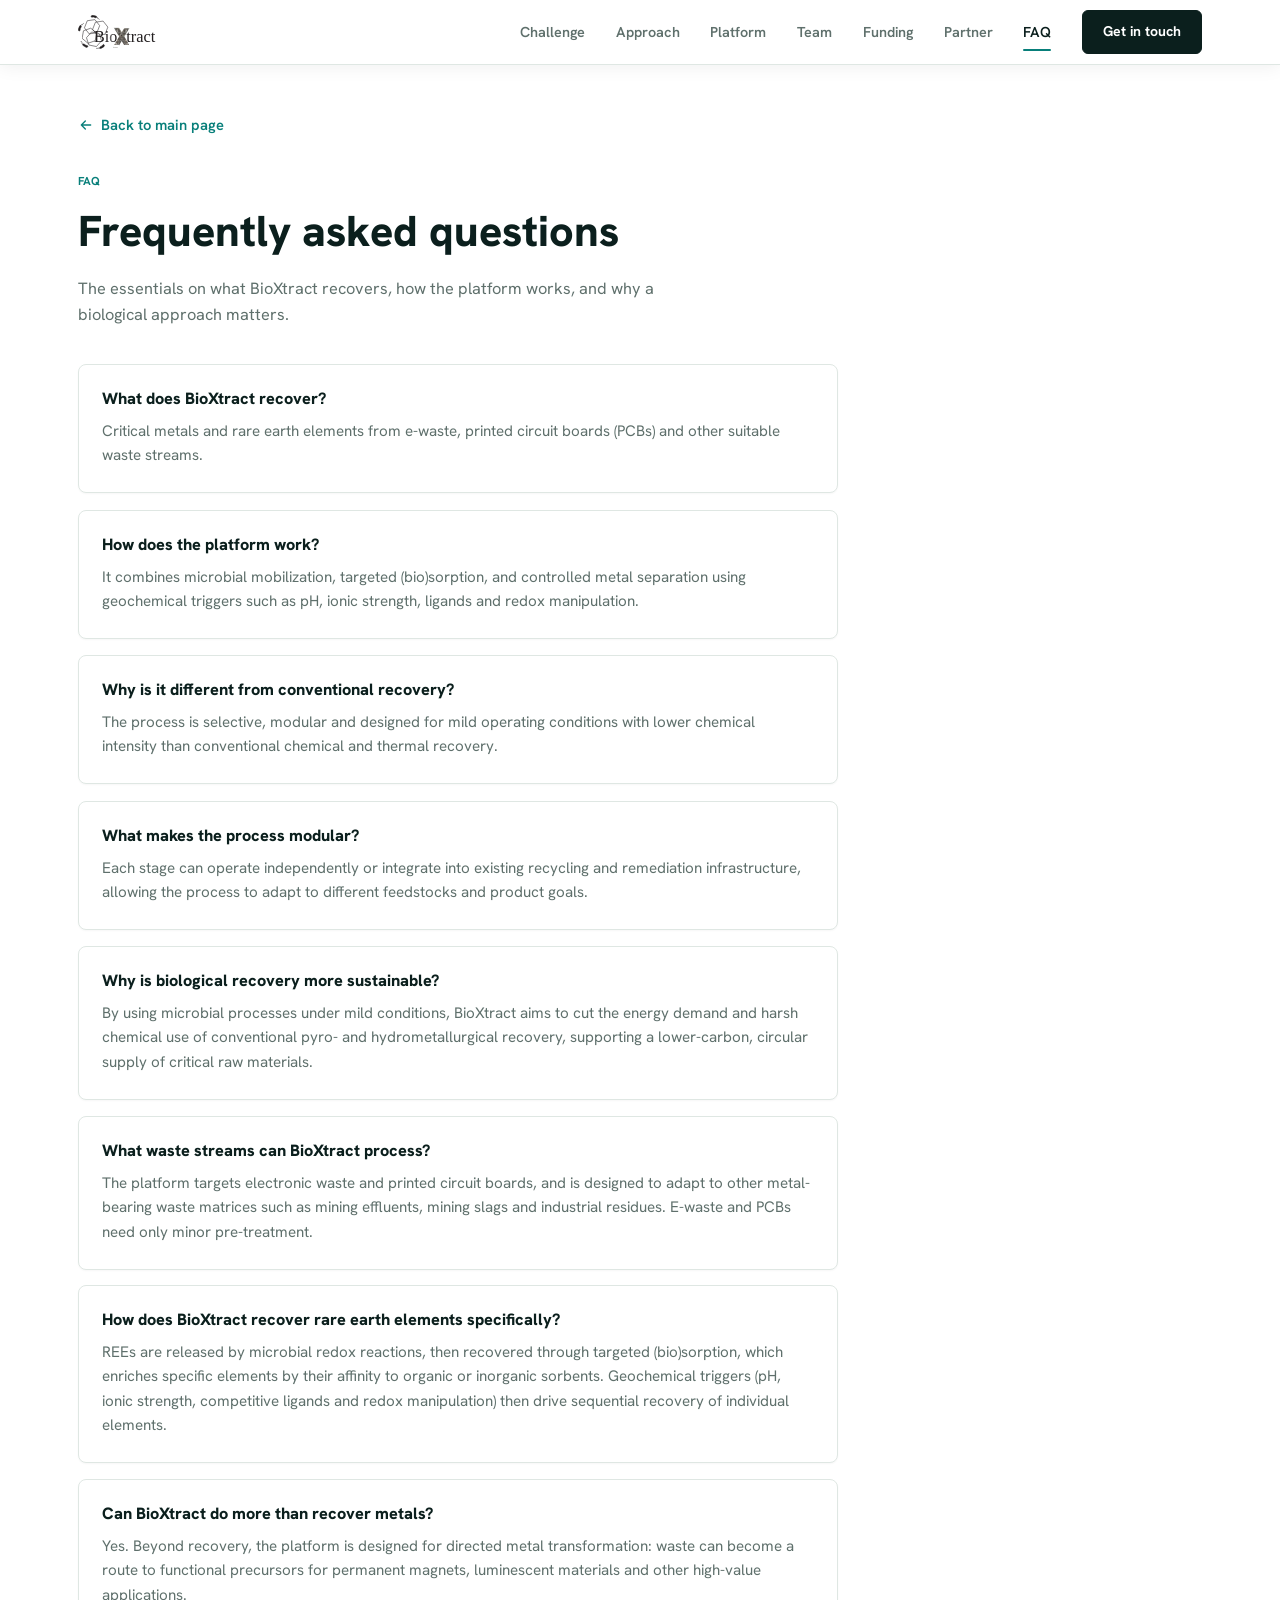
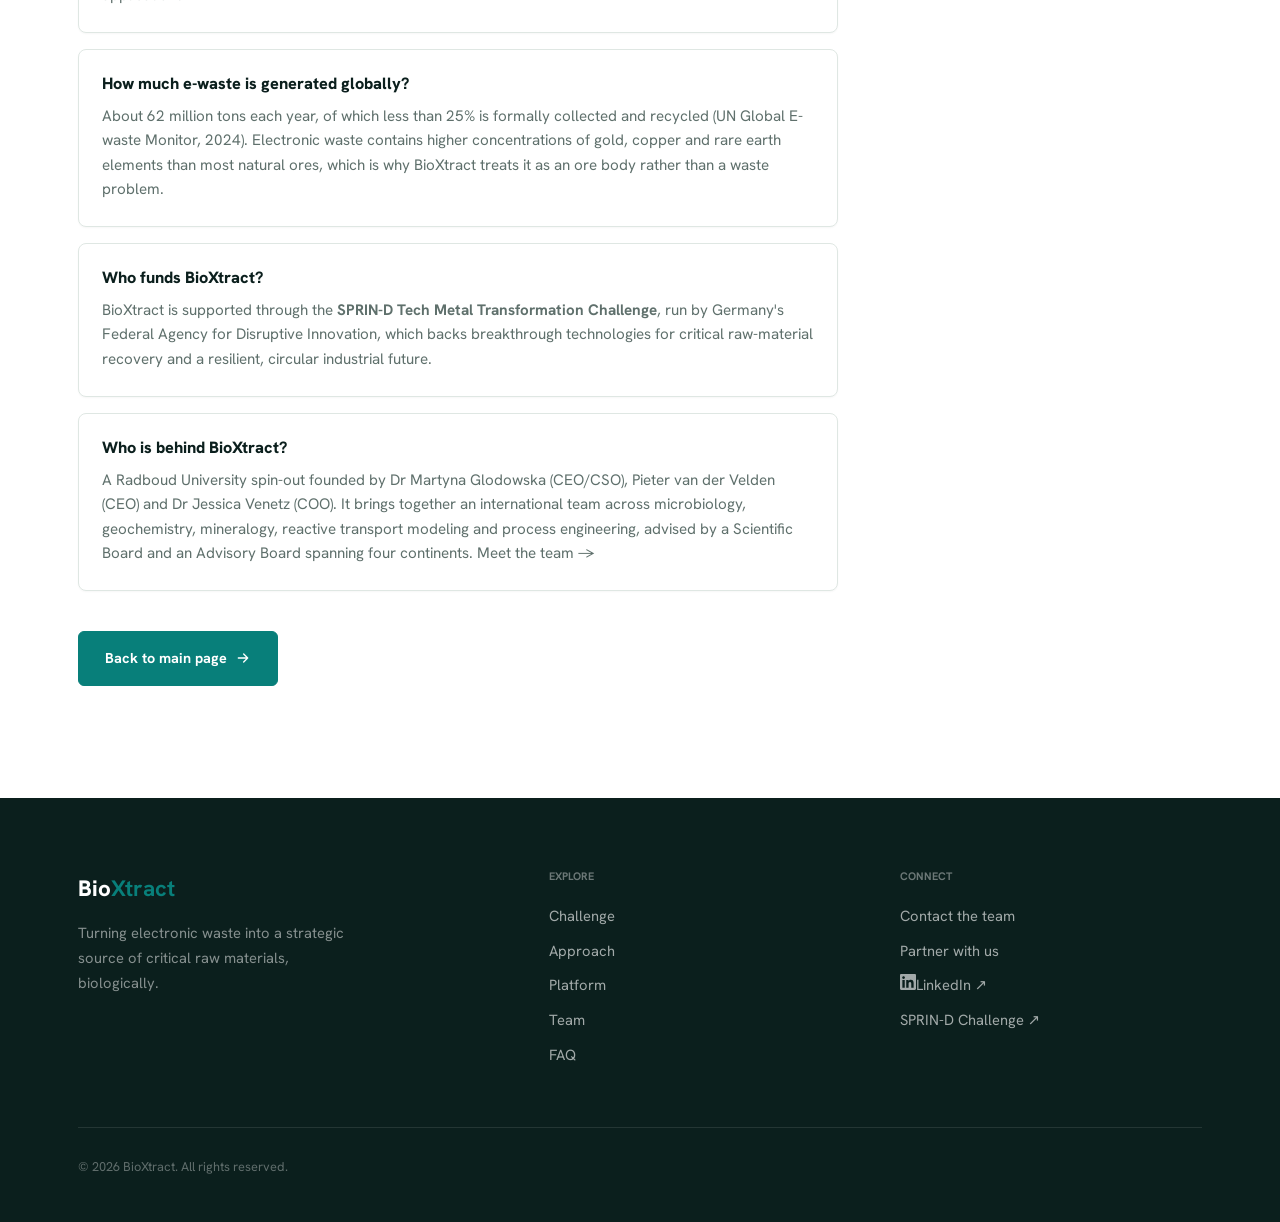
==== faq.html @ 721bc5b3 "Keep the turned-away card face out of the tab order" ====
<!DOCTYPE html>
<html lang="en">
<head>
  <meta charset="UTF-8">
  <meta name="viewport" content="width=device-width, initial-scale=1.0">

  <title>FAQ | BioXtract: Biological Recovery of Critical Metals from E-Waste</title>
  <meta name="description" content="Frequently asked questions about BioXtract: what it recovers, how the microbial platform works, why it is modular, and how it differs from conventional metal recovery.">
  <meta name="keywords" content="BioXtract FAQ, microbial metal recovery, bioleaching, e-waste recycling, rare earth elements, critical raw materials, biosorption">
  <meta name="robots" content="index, follow, max-image-preview:large">
  <meta name="author" content="BioXtract">
  <meta name="theme-color" content="#02141f">
  <link rel="canonical" href="https://bioxtract.org/faq">
  <link rel="icon" href="assets/images/favicon.svg" type="image/svg+xml">

  <meta property="og:type" content="website">
  <meta property="og:url" content="https://bioxtract.org/faq">
  <meta property="og:title" content="FAQ | BioXtract: Biological Recovery of Critical Metals">
  <meta property="og:description" content="Answers to the key questions about the BioXtract microbial platform for recovering critical metals and rare earth elements from e-waste.">
  <meta property="og:image" content="https://bioxtract.org/assets/images/hero-bg.jpg">
  <meta property="og:site_name" content="BioXtract">
  <meta name="twitter:card" content="summary_large_image">
  <meta name="twitter:title" content="FAQ | BioXtract">
  <meta name="twitter:description" content="Answers to the key questions about BioXtract's biological metal-recovery platform.">
  <meta name="twitter:image" content="https://bioxtract.org/assets/images/hero-bg.jpg">

  <link rel="preconnect" href="https://fonts.googleapis.com">
  <link rel="preconnect" href="https://fonts.gstatic.com" crossorigin>
  <link href="https://fonts.googleapis.com/css2?family=Hanken+Grotesk:wght@400;500;600;700;800&display=swap" rel="stylesheet">

  <script>document.documentElement.classList.add('has-js');</script>
  <link rel="stylesheet" href="assets/css/style.css?v=53fccd52">

  <script type="application/ld+json">
  {
    "@context": "https://schema.org",
    "@type": "BreadcrumbList",
    "itemListElement": [
      { "@type": "ListItem", "position": 1, "name": "Home", "item": "https://bioxtract.org/" },
      { "@type": "ListItem", "position": 2, "name": "FAQ", "item": "https://bioxtract.org/faq" }
    ]
  }
  </script>

  <!--
    The FAQPage block below is GENERATED by build.ps1 from the visible
    questions further down this page - do not hand-edit. Generating it keeps
    the structured data and the on-page copy identical, which is what Google
    requires for FAQ rich results. Edit the visible questions instead.
  -->
    <!-- FAQ:JSONLD:START -->
  <script type="application/ld+json">
{
    "@context":  "https://schema.org",
    "@type":  "FAQPage",
    "@id":  "https://bioxtract.org/faq#faqpage",
    "url":  "https://bioxtract.org/faq",
    "name":  "BioXtract - Frequently asked questions",
    "inLanguage":  "en",
    "about":  {
                  "@type":  "Organization",
                  "name":  "BioXtract",
                  "url":  "https://bioxtract.org"
              },
    "publisher":  {
                      "@id":  "https://bioxtract.org/#organization"
                  },
    "mainEntity":  [
                       {
                           "@type":  "Question",
                           "name":  "What does BioXtract recover?",
                           "acceptedAnswer":  {
                                                  "@type":  "Answer",
                                                  "text":  "Critical metals and rare earth elements from e-waste, printed circuit boards (PCBs) and other suitable waste streams."
                                              }
                       },
                       {
                           "@type":  "Question",
                           "name":  "How does the platform work?",
                           "acceptedAnswer":  {
                                                  "@type":  "Answer",
                                                  "text":  "It combines microbial mobilization, targeted (bio)sorption, and controlled metal separation using geochemical triggers such as pH, ionic strength, ligands and redox manipulation."
                                              }
                       },
                       {
                           "@type":  "Question",
                           "name":  "Why is it different from conventional recovery?",
                           "acceptedAnswer":  {
                                                  "@type":  "Answer",
                                                  "text":  "The process is selective, modular and designed for mild operating conditions with lower chemical intensity than conventional chemical and thermal recovery."
                                              }
                       },
                       {
                           "@type":  "Question",
                           "name":  "What makes the process modular?",
                           "acceptedAnswer":  {
                                                  "@type":  "Answer",
                                                  "text":  "Each stage can operate independently or integrate into existing recycling and remediation infrastructure, allowing the process to adapt to different feedstocks and product goals."
                                              }
                       },
                       {
                           "@type":  "Question",
                           "name":  "Why is biological recovery more sustainable?",
                           "acceptedAnswer":  {
                                                  "@type":  "Answer",
                                                  "text":  "By using microbial processes under mild conditions, BioXtract aims to cut the energy demand and harsh chemical use of conventional pyro- and hydrometallurgical recovery, supporting a lower-carbon, circular supply of critical raw materials."
                                              }
                       },
                       {
                           "@type":  "Question",
                           "name":  "What waste streams can BioXtract process?",
                           "acceptedAnswer":  {
                                                  "@type":  "Answer",
                                                  "text":  "The platform targets electronic waste and printed circuit boards, and is designed to adapt to other metal-bearing waste matrices such as mining effluents, mining slags and industrial residues. E-waste and PCBs need only minor pre-treatment."
                                              }
                       },
                       {
                           "@type":  "Question",
                           "name":  "How does BioXtract recover rare earth elements specifically?",
                           "acceptedAnswer":  {
                                                  "@type":  "Answer",
                                                  "text":  "REEs are released by microbial redox reactions, then recovered through targeted (bio)sorption, which enriches specific elements by their affinity to organic or inorganic sorbents. Geochemical triggers (pH, ionic strength, competitive ligands and redox manipulation) then drive sequential recovery of individual elements."
                                              }
                       },
                       {
                           "@type":  "Question",
                           "name":  "Can BioXtract do more than recover metals?",
                           "acceptedAnswer":  {
                                                  "@type":  "Answer",
                                                  "text":  "Yes. Beyond recovery, the platform is designed for directed metal transformation: waste can become a route to functional precursors for permanent magnets, luminescent materials and other high-value applications."
                                              }
                       },
                       {
                           "@type":  "Question",
                           "name":  "How much e-waste is generated globally?",
                           "acceptedAnswer":  {
                                                  "@type":  "Answer",
                                                  "text":  "About 62 million tons each year, of which less than 25% is formally collected and recycled (UN Global E-waste Monitor, 2024). Electronic waste contains higher concentrations of gold, copper and rare earth elements than most natural ores, which is why BioXtract treats it as an ore body rather than a waste problem."
                                              }
                       },
                       {
                           "@type":  "Question",
                           "name":  "Who funds BioXtract?",
                           "acceptedAnswer":  {
                                                  "@type":  "Answer",
                                                  "text":  "BioXtract is supported through the SPRIN-D Tech Metal Transformation Challenge , run by Germany\u0027s Federal Agency for Disruptive Innovation, which backs breakthrough technologies for critical raw-material recovery and a resilient, circular industrial future."
                                              }
                       },
                       {
                           "@type":  "Question",
                           "name":  "Who is behind BioXtract?",
                           "acceptedAnswer":  {
                                                  "@type":  "Answer",
                                                  "text":  "A Radboud University spin-out founded by Dr Martyna Glodowska (CEO/CSO), Pieter van der Velden (CEO) and Dr Jessica Venetz (COO). It brings together an international team across microbiology, geochemistry, mineralogy, reactive transport modeling and process engineering, advised by a Scientific Board and an Advisory Board spanning four continents. Meet the team →"
                                              }
                       }
                   ]
}
  </script>
  <!-- FAQ:JSONLD:END -->
</head>

<body>

  <!-- Navigation -->
  <header class="nav" id="nav-header">
    <div class="container nav-inner">
      <a href="index.html" class="nav-logo" aria-label="BioXtract home">
        <img src="assets/images/bioxtract-logo.svg" alt="BioXtract" class="nav-logo-img" width="150" height="60">
      </a>

      <button class="nav-toggle" id="nav-toggle" aria-label="Toggle menu" aria-expanded="false" aria-controls="nav-menu">
        <span></span><span></span><span></span>
      </button>

      <nav class="nav-menu" id="nav-menu" aria-label="Main">
        <a href="index.html#challenge" class="nav-link">Challenge</a>
        <a href="index.html#approach"  class="nav-link">Approach</a>
        <a href="index.html#process"   class="nav-link">Platform</a>
        <a href="index.html#team"      class="nav-link">Team</a>
        <a href="index.html#funding"   class="nav-link">Funding</a>
        <a href="partner.html" class="nav-link">Partner</a>
        <a href="faq.html" class="nav-link nav-link--active" aria-current="page">FAQ</a>
        <a href="partner.html" class="nav-cta">Get in touch</a>
      </nav>
    </div>
  </header>

  <main>

    <section class="section">
      <div class="container">
        <a href="index.html" class="faq-back">
          <svg viewBox="0 0 24 24" width="16" height="16" fill="none" stroke="currentColor" stroke-width="2" aria-hidden="true"><path d="M19 12H5M11 18l-6-6 6-6" stroke-linecap="round" stroke-linejoin="round"/></svg>
          Back to main page
        </a>

        <div class="faq-head">
          <span class="eyebrow">FAQ</span>
          <h1 class="h2" id="faq-h">Frequently asked questions</h1>
          <p class="faq-intro">The essentials on what BioXtract recovers, how the platform works, and why a biological approach matters.</p>
        </div>

        <div class="faq-list">
          <article class="faq-card fade-up">
            <h3>What does BioXtract recover?</h3>
            <p>Critical metals and rare earth elements from e-waste, printed circuit boards (PCBs) and other suitable waste streams.</p>
          </article>
          <article class="faq-card fade-up">
            <h3>How does the platform work?</h3>
            <p>It combines microbial mobilization, targeted (bio)sorption, and controlled metal separation using geochemical triggers such as pH, ionic strength, ligands and redox manipulation.</p>
          </article>
          <article class="faq-card fade-up">
            <h3>Why is it different from conventional recovery?</h3>
            <p>The process is selective, modular and designed for mild operating conditions with lower chemical intensity than conventional chemical and thermal recovery.</p>
          </article>
          <article class="faq-card fade-up">
            <h3>What makes the process modular?</h3>
            <p>Each stage can operate independently or integrate into existing recycling and remediation infrastructure, allowing the process to adapt to different feedstocks and product goals.</p>
          </article>
          <article class="faq-card fade-up">
            <h3>Why is biological recovery more sustainable?</h3>
            <p>By using microbial processes under mild conditions, BioXtract aims to cut the energy demand and harsh chemical use of conventional pyro- and hydrometallurgical recovery, supporting a lower-carbon, circular supply of critical raw materials.</p>
          </article>
          <article class="faq-card fade-up">
            <h3>What waste streams can BioXtract process?</h3>
            <p>The platform targets electronic waste and printed circuit boards, and is designed to adapt to other metal-bearing waste matrices such as mining effluents, mining slags and industrial residues. E-waste and PCBs need only minor pre-treatment.</p>
          </article>
          <article class="faq-card fade-up">
            <h3>How does BioXtract recover rare earth elements specifically?</h3>
            <p>REEs are released by microbial redox reactions, then recovered through targeted (bio)sorption, which enriches specific elements by their affinity to organic or inorganic sorbents. Geochemical triggers (pH, ionic strength, competitive ligands and redox manipulation) then drive sequential recovery of individual elements.</p>
          </article>
          <article class="faq-card fade-up">
            <h3>Can BioXtract do more than recover metals?</h3>
            <p>Yes. Beyond recovery, the platform is designed for directed metal transformation: waste can become a route to functional precursors for permanent magnets, luminescent materials and other high-value applications.</p>
          </article>
          <article class="faq-card fade-up">
            <h3>How much e-waste is generated globally?</h3>
            <p>About 62 million tons each year, of which less than 25% is formally collected and recycled (UN Global E-waste Monitor, 2024). Electronic waste contains higher concentrations of gold, copper and rare earth elements than most natural ores, which is why BioXtract treats it as an ore body rather than a waste problem.</p>
          </article>
          <article class="faq-card fade-up">
            <h3>Who funds BioXtract?</h3>
            <p>BioXtract is supported through the <strong>SPRIN-D Tech Metal Transformation Challenge</strong>, run by Germany's Federal Agency for Disruptive Innovation, which backs breakthrough technologies for critical raw-material recovery and a resilient, circular industrial future.</p>
          </article>
          <article class="faq-card fade-up">
            <h3>Who is behind BioXtract?</h3>
            <p>A Radboud University spin-out founded by Dr Martyna Glodowska (CEO/CSO), Pieter van der Velden (CEO) and Dr Jessica Venetz (COO). It brings together an international team across microbiology, geochemistry, mineralogy, reactive transport modeling and process engineering, advised by a Scientific Board and an Advisory Board spanning four continents. <a href="index.html#team">Meet the team →</a></p>
          </article>
        </div>

        <a href="index.html" class="btn btn--primary faq-return">
          Back to main page
          <svg viewBox="0 0 24 24" fill="none" stroke="currentColor" stroke-width="2" aria-hidden="true"><path d="M5 12h14M13 6l6 6-6 6" stroke-linecap="round" stroke-linejoin="round"/></svg>
        </a>
      </div>
    </section>

  </main>

  <!-- Footer -->
  <footer class="footer">
    <div class="container footer-grid">
      <div>
        <div class="footer-logo">Bio<b>Xtract</b></div>
        <p class="footer-tagline">Turning electronic waste into a strategic source of critical raw materials, biologically.</p>
      </div>
      <div class="footer-col">
        <h4>Explore</h4>
        <a href="index.html#challenge">Challenge</a>
        <a href="index.html#approach">Approach</a>
        <a href="index.html#process">Platform</a>
        <a href="index.html#team">Team</a>
        <a href="faq.html">FAQ</a>
      </div>
      <div class="footer-col">
        <h4>Connect</h4>
        <a href="mailto:martyna.glodowska@ru.nl">Contact the team</a>
        <a href="partner.html">Partner with us</a>
        <a class="footer-social" href="https://www.linkedin.com/company/bioxtract-technology/" target="_blank" rel="noopener noreferrer"><svg viewBox="0 0 24 24" fill="currentColor" aria-hidden="true"><path d="M20.447 20.452h-3.554v-5.569c0-1.328-.027-3.037-1.852-3.037-1.853 0-2.136 1.445-2.136 2.939v5.667H9.351V9h3.414v1.561h.046c.477-.9 1.637-1.85 3.37-1.85 3.601 0 4.267 2.37 4.267 5.455v6.286zM5.337 7.433c-1.144 0-2.063-.926-2.063-2.065 0-1.138.92-2.063 2.063-2.063 1.14 0 2.064.925 2.064 2.063 0 1.139-.925 2.065-2.064 2.065zm1.782 13.019H3.555V9h3.564v11.452zM22.225 0H1.771C.792 0 0 .774 0 1.729v20.542C0 23.227.792 24 1.771 24h20.451C23.2 24 24 23.227 24 22.271V1.729C24 .774 23.2 0 22.222 0h.003z"/></svg>LinkedIn ↗</a>
        <a href="https://sprind.org/en/actions/challenges/tech-metal" target="_blank" rel="noopener noreferrer">SPRIN-D Challenge ↗</a>
      </div>
    </div>
    <div class="container">
      <div class="footer-bottom">© <span id="year">2025</span> BioXtract. All rights reserved.</div>
    </div>
  </footer>

  <button class="back-top" id="back-top" aria-label="Back to top">
    <svg viewBox="0 0 24 24" aria-hidden="true"><path d="M12 19V5M5 12l7-7 7 7" stroke-linecap="round" stroke-linejoin="round"/></svg>
  </button>

  <script src="assets/js/main.js?v=2f820725"></script>
  <script>document.getElementById('year').textContent = new Date().getFullYear();</script>
  <script>
    // Failsafe: if the animation JS doesn't run, still reveal any on-screen content
    // (below-the-fold items keep animating on scroll).
    addEventListener('load', function () {
      setTimeout(function () {
        var vh = window.innerHeight;
        document.querySelectorAll('.fade-up:not(.visible)').forEach(function (el) {
          var r = el.getBoundingClientRect();
          if (r.top < vh && r.bottom > 0) el.classList.add('visible');
        });
      }, 1200);
    });
  </script>
</body>
</html>
---- assets/css/style.css ----
:root {
  --dark:       #0b1f1d;
  --dark-2:     #12342f;
  --cyan:       #087f7a;
  --cyan-soft:  rgba(8, 127, 122, 0.10);
  --gold:       #b9852b;
  --gold-soft:  rgba(185, 133, 43, 0.12);
  --ink:        #172522;
  --muted:      #5f706c;
  --faint:      #8b9a96;
  --line:       #dfe7e3;
  --surface:    #f6f8f5;
  --surface-2:  #eef4f1;
  --white:      #ffffff;

  --font: 'Hanken Grotesk', system-ui, -apple-system, 'Segoe UI', sans-serif;

  --radius:    8px;
  --radius-sm: 6px;
  --shadow:    0 1px 2px rgba(11,31,29,.04), 0 10px 30px rgba(11,31,29,.06);
  --shadow-lg: 0 2px 8px rgba(11,31,29,.06), 0 22px 52px rgba(11,31,29,.10);
  --ease:      cubic-bezier(.22,.61,.36,1);
  --t:         .25s var(--ease);

  --max:   1180px;
  --nav-h: 64px;

  /* "opens in a new tab" arrow, same glyph as the outbound buttons. Used as a
     mask so it can take its colour from the link it sits next to. */
  --icon-external: url("data:image/svg+xml,%3Csvg xmlns='http://www.w3.org/2000/svg' viewBox='0 0 24 24' fill='none' stroke='%23000' stroke-width='2.6' stroke-linecap='round' stroke-linejoin='round'%3E%3Cpath d='M7 17 17 7M9 7h8v8'/%3E%3C/svg%3E");
}

*, *::before, *::after { margin: 0; padding: 0; box-sizing: border-box; }
html { scroll-behavior: smooth; -webkit-text-size-adjust: 100%; overflow-x: hidden; }
body {
  font-family: var(--font);
  color: var(--ink);
  background: var(--white);
  overflow-x: hidden;
  line-height: 1.7;
  font-size: 17px;
  -webkit-font-smoothing: antialiased;
  text-rendering: optimizeLegibility;
}
img { display: block; max-width: 100%; }
a   { color: inherit; text-decoration: none; }
ul  { list-style: none; }
h1, h2, h3, h4 { line-height: 1.15; letter-spacing: 0; color: var(--dark); font-weight: 800; }

.container { width: 100%; max-width: var(--max); margin: 0 auto; padding-inline: 1.75rem; }
.section   { padding: 7rem 0; }
.section--tight { padding: 5rem 0; }
.bg-dark    { background: var(--dark); }
.bg-surface { background: var(--surface); }
.sr-only {
  position: absolute;
  width: 1px; height: 1px;
  padding: 0; margin: -1px;
  overflow: hidden;
  clip: rect(0, 0, 0, 0);
  white-space: nowrap;
  border: 0;
}

.eyebrow {
  display: inline-block;
  font-size: 0.72rem;
  font-weight: 700;
  letter-spacing: 0;
  text-transform: uppercase;
  color: var(--cyan);
  margin-bottom: 1rem;
}
.bg-dark .eyebrow { color: var(--cyan); }

.h2 { font-size: 2.7rem; margin-bottom: 1.25rem; }
.lead {
  font-size: 1.12rem;
  color: var(--muted);
  line-height: 1.7;
  max-width: 56ch;
}
.bg-dark .h2   { color: var(--white); }
.bg-dark .lead { color: rgba(255,255,255,.62); }

.center      { text-align: center; }
.center .lead { margin-inline: auto; }
.accent      { color: var(--cyan); }

.btn {
  display: inline-flex; align-items: center; gap: .55rem;
  padding: .9rem 1.6rem;
  font-size: .9rem; font-weight: 700;
  border-radius: var(--radius-sm);
  border: 1.5px solid transparent;
  cursor: pointer;
  transition: background var(--t), color var(--t), border-color var(--t), transform var(--t);
}
.btn:hover { transform: translateY(-1px); }
.btn svg { width: 16px; height: 16px; }

.btn--primary { background: var(--cyan); color: #fff; border-color: var(--cyan); }
.btn--primary:hover { background: #066f6b; border-color: #066f6b; }

.btn--ghost { background: transparent; color: var(--white); border-color: rgba(255,255,255,.28); }
.btn--ghost:hover { background: rgba(255,255,255,.08); border-color: rgba(255,255,255,.55); }

.btn--dark { background: var(--dark); color: #fff; border-color: var(--dark); }
.btn--dark:hover { background: var(--dark-2); border-color: var(--dark-2); }

.btn--gold { background: var(--gold); color: #fff; border-color: var(--gold); }
.btn--gold:hover { background: #a5761f; border-color: #a5761f; }

.nav {
  position: fixed; top: 0; left: 0; right: 0; z-index: 100;
  background: rgba(8,24,23,.18);
  backdrop-filter: blur(10px); -webkit-backdrop-filter: blur(10px);
  border-bottom: 1px solid rgba(255,255,255,.08);
  transition: border-color var(--t), box-shadow var(--t), background var(--t);
}
.nav-header--scrolled, .nav-header--menu-open {
  background: rgba(255,255,255,.96);
  border-color: var(--line);
  box-shadow: 0 1px 18px rgba(11,31,29,.07);
}

.nav-inner {
  display: flex; align-items: center; justify-content: space-between;
  height: var(--nav-h); position: relative;
}
.nav-logo {
  font-size: 1.3rem; font-weight: 800; color: #fff;
  letter-spacing: 0; display: inline-flex; align-items: center;
}
.nav-logo b { color: var(--cyan); font-weight: 800; }
.nav-header--scrolled .nav-logo,
.nav-header--menu-open .nav-logo { color: var(--dark); }

/* Logo image. The mark is dark artwork, so at the top of the page (transparent
   nav over the dark hero) it is rendered white; once the nav turns solid white
   on scroll it shows in its natural brand colors. */
.nav-logo-img {
  height: 34px; width: auto; display: block;
  filter: brightness(0) invert(1);
  transition: filter var(--t);
}
.nav-header--scrolled .nav-logo-img,
.nav-header--menu-open .nav-logo-img { filter: none; }

.nav-menu { display: flex; align-items: center; gap: clamp(1.25rem, 2.4vw, 2.4rem); }
.nav-link {
  position: relative; font-size: .9rem; font-weight: 600; color: rgba(255,255,255,.72);
  transition: color var(--t); padding: .25rem 0;
}
.nav-link::after {
  content: ''; position: absolute; left: 0; bottom: -3px; height: 2px; width: 0;
  background: var(--cyan); border-radius: 2px; transition: width var(--t);
}
.nav-link:hover { color: #fff; }
.nav-link:hover::after, .nav-link--active::after { width: 100%; }
.nav-link--active { color: #fff; }
.nav-header--scrolled .nav-link,
.nav-header--menu-open .nav-link { color: var(--muted); }
.nav-header--scrolled .nav-link:hover,
.nav-header--scrolled .nav-link--active,
.nav-header--menu-open .nav-link:hover,
.nav-header--menu-open .nav-link--active { color: var(--dark); }

.nav-cta {
  padding: .55rem 1.25rem; font-size: .88rem; font-weight: 700;
  background: rgba(255,255,255,.10); color: #fff; border: 1px solid rgba(255,255,255,.26);
  border-radius: var(--radius-sm); transition: background var(--t), border-color var(--t), color var(--t);
}
.nav-cta:hover { background: var(--cyan); color: #fff; }
.nav-header--scrolled .nav-cta,
.nav-header--menu-open .nav-cta {
  background: var(--dark); color: #fff; border-color: var(--dark);
}

.nav-toggle {
  display: none; flex-direction: column; gap: 5px;
  width: 40px; height: 40px; align-items: center; justify-content: center;
  background: none; border: none; cursor: pointer;
}
.nav-toggle span { width: 22px; height: 2px; background: #fff; border-radius: 2px; transition: var(--t); }
.nav-header--scrolled .nav-toggle span,
.nav-header--menu-open .nav-toggle span { background: var(--dark); }
.nav-toggle--open span:nth-child(1) { transform: translateY(7px) rotate(45deg); }
.nav-toggle--open span:nth-child(2) { opacity: 0; }
.nav-toggle--open span:nth-child(3) { transform: translateY(-7px) rotate(-45deg); }

.hero { position: relative; min-height: 68vh; display: flex; align-items: center; overflow: hidden; }
.hero-bg {
  position: absolute; inset: 0; z-index: 0;
  background: url('../images/hero-bg.jpg') center/cover no-repeat;
  filter: saturate(.78) contrast(1.04);
}
.hero-bg::after {
  content: ''; position: absolute; inset: 0;
  background:
    linear-gradient(108deg, rgba(8,24,23,.95) 0%, rgba(8,24,23,.84) 44%, rgba(8,24,23,.58) 100%),
    linear-gradient(0deg, rgba(185,133,43,.13), rgba(185,133,43,0) 42%);
}
.hero::after {
  content: ''; position: absolute; inset: 0; z-index: 0; pointer-events: none;
  background-image:
    linear-gradient(rgba(255,255,255,.045) 1px, transparent 1px),
    linear-gradient(90deg, rgba(255,255,255,.045) 1px, transparent 1px);
  background-size: 44px 44px;
  mask-image: linear-gradient(90deg, rgba(0,0,0,.34), transparent 70%);
}
.hero-inner {
  position: relative; z-index: 1;
  padding: calc(var(--nav-h) + 3.75rem) 1.75rem 5rem;
  max-width: calc(760px + 3.5rem);
}

.hero-badge {
  display: inline-flex; align-items: center; gap: .6rem;
  padding: .4rem .95rem; margin-bottom: 1.75rem;
  border: 1px solid rgba(255,255,255,.24); border-radius: var(--radius-sm);
  background: rgba(255,255,255,.08);
  font-size: .7rem; font-weight: 700; letter-spacing: 0; text-transform: uppercase;
  color: rgba(255,255,255,.85);
}
.hero-badge .dot {
  width: 7px; height: 7px; border-radius: 50%; background: var(--cyan);
  animation: dotPulse 2.6s var(--ease) infinite;
}
@keyframes dotPulse {
  0%, 100% { opacity: .55; transform: scale(1); }
  50%      { opacity: 1;   transform: scale(1.35); }
}

.hero-title {
  font-size: 4.25rem;
  color: #fff; line-height: 1.08; margin-bottom: 1.5rem; letter-spacing: 0;
}
.hero-sub { font-size: 1.18rem; color: rgba(255,255,255,.78); max-width: 52ch; margin-bottom: 2.4rem; }
.hero-actions { display: flex; flex-wrap: wrap; gap: .9rem; }

.split { display: grid; grid-template-columns: 1.05fr 1fr; gap: 4.5rem; align-items: center; }
.split--reverse .split-media { order: 2; }

.split-media {
  position: relative; border-radius: var(--radius); overflow: hidden;
  box-shadow: var(--shadow-lg);
}
.split-media img { width: 100%; height: 100%; object-fit: cover; aspect-ratio: 4 / 3.2; filter: saturate(.9) contrast(1.02); }
.split-media .tag {
  position: absolute; left: 1rem; bottom: 1rem;
  background: rgba(11,31,29,.82); color: #fff; backdrop-filter: blur(6px);
  font-size: .68rem; font-weight: 700; letter-spacing: 0; text-transform: uppercase;
  padding: .45rem .85rem; border-radius: 6px;
}
.split-body p { color: var(--muted); margin-bottom: 1.1rem; }
.split-body p:last-of-type { margin-bottom: 0; }

.stats {
  display: flex; gap: 0; margin-top: 2.5rem; flex-wrap: wrap;
  border: 1px solid var(--line); border-radius: var(--radius); overflow: hidden;
  box-shadow: var(--shadow);
}
.stat { flex: 1; min-width: 140px; padding: 1.75rem 2rem; background: #fff; }
.stat:not(:last-child) { border-right: 1px solid var(--line); }
.stat .num { font-size: 2.8rem; font-weight: 800; color: var(--dark); line-height: 1; letter-spacing: 0; }
.stat .num .accent { color: var(--cyan); }
.stat .label { font-size: .82rem; color: var(--muted); margin-top: .6rem; line-height: 1.5; }
.stat-note { font-size: .75rem; color: var(--faint); margin-top: 1.25rem; }

.pillars { display: grid; grid-template-columns: repeat(3, 1fr); gap: 1.25rem; margin-top: 1rem; }
.pillar {
  padding: 2rem 1.75rem; background: var(--white);
  border: 1px solid var(--line); border-radius: var(--radius);
  transition: border-color var(--t), box-shadow var(--t), transform var(--t);
}
.pillar:hover { border-color: rgba(8,127,122,.34); box-shadow: var(--shadow); transform: translateY(-2px); }
.pillar-icon {
  width: 46px; height: 46px; border-radius: 11px;
  display: flex; align-items: center; justify-content: center;
  background: var(--cyan-soft); color: var(--cyan); margin-bottom: 1.25rem;
}
.pillar-icon svg { width: 24px; height: 24px; stroke: currentColor; fill: none; stroke-width: 1.6; }
.pillar h3 { font-size: 1.08rem; margin-bottom: .5rem; }
.pillar p  { font-size: .94rem; color: var(--muted); }

.process-section {
  position: relative;
  padding: 3.35rem 0;
  background:
    radial-gradient(circle at 50% 0%, rgba(8,127,122,.16), transparent 32rem),
    linear-gradient(180deg, #08231f 0%, #0a2a24 50%, #07201c 100%);
}
.process-section .container { max-width: 1348px; }
.platform-head {
  margin: 0 auto 2.2rem;
}
.platform-head .lead {
  max-width: 58ch;
}
.module-loop {
  position: relative;
  display: grid;
  grid-template-columns: repeat(4, minmax(0, 1fr));
  gap: 1.55rem;
  padding: 1.6rem 0;
}
.module-loop-line {
  position: absolute;
  inset: -1rem .75rem -1rem .75rem;
  width: calc(100% - 1.5rem);
  height: calc(100% + 2rem);
  pointer-events: none;
  overflow: visible;
  z-index: 0;
}
.module-loop-line path {
  fill: none;
  stroke: rgba(185,133,43,.74);
  stroke-width: 1.15;
  vector-effect: non-scaling-stroke;
}
.module-loop-line .loop-arrow { stroke-width: 1.45; stroke-linecap: round; stroke-linejoin: round; }
.module {
  position: relative;
  z-index: 1;
  min-height: 365px;
  padding: 1.35rem 1.85rem 1.35rem;
  overflow: hidden;
  display: flex;
  flex-direction: column;
  align-items: center;
  text-align: center;
  border: 1px solid rgba(255,255,255,.14);
  border-radius: 8px;
  background:
    linear-gradient(180deg, rgba(255,255,255,.065), rgba(255,255,255,.028)),
    rgba(11,44,38,.74);
  box-shadow:
    inset 0 1px 0 rgba(255,255,255,.08),
    0 18px 40px rgba(0,0,0,.10);
  transition: border-color var(--t), transform var(--t), background var(--t);
}
.module:hover {
  transform: translateY(-2px);
  border-color: rgba(185,133,43,.48);
  background:
    linear-gradient(180deg, rgba(255,255,255,.082), rgba(255,255,255,.038)),
    rgba(11,44,38,.82);
}
.module::after {
  content: '';
  position: absolute;
  inset: 0;
  background:
    radial-gradient(circle at 50% 8%, rgba(185,133,43,.08), transparent 8rem),
    linear-gradient(180deg, rgba(7,30,26,.50), rgba(7,30,26,.86));
  pointer-events: none;
  z-index: -1;
}
.module-photo {
  position: absolute;
  inset: 0;
  width: 100%;
  height: 100%;
  object-fit: cover;
  opacity: .105;
  filter: saturate(.75) contrast(1.08);
  z-index: -2;
}
.module-step {
  font-size: .76rem;
  font-weight: 800;
  line-height: 1;
  color: #d39a30;
  margin: .35rem 0 1.05rem;
}
.module-icon {
  width: 74px;
  height: 74px;
  margin-bottom: 1rem;
  color: #d39a30;
  stroke: currentColor;
  fill: none;
  stroke-width: 1.8;
  stroke-linecap: round;
  stroke-linejoin: round;
}
.module h3 {
  color: #fff;
  font-size: 1.04rem;
  line-height: 1.25;
  margin-bottom: .72rem;
  text-shadow: 0 1px 12px rgba(0,0,0,.28);
}
.module p {
  color: rgba(232,239,235,.70);
  font-size: .92rem;
  line-height: 1.55;
  flex: 1;
  max-width: 27ch;
}
.module-bar {
  width: 100%;
  height: 2px;
  margin-top: 1.65rem;
  background: rgba(222,235,229,.18);
  overflow: hidden;
}
.module-bar span {
  display: block;
  height: 100%;
  background: #d39a30;
}

.team-head { margin-bottom: 3.5rem; }
/* Heading stays centred, body copy does not: these two paragraphs are long
   enough that centring every line hurts readability. */
.team-head .lead { text-align: left; }
.team-grid { display: grid; grid-template-columns: repeat(4, 1fr); gap: 1.15rem; grid-auto-rows: 1fr; }

/* Team groups (Managing Team / R&D Team / Valorization Support / Scientific Board /
   Advisory Board). Group names come from the "group" column of content/team.csv. */
.team-group + .team-group { margin-top: 3.25rem; }
.team-group-title {
  display: flex; align-items: center; gap: 1rem;
  font-size: .74rem; font-weight: 700; letter-spacing: .04em;
  text-transform: uppercase; color: var(--cyan);
  margin-bottom: 1.5rem;
}
.team-group-title::after {
  content: ""; flex: 1; height: 1px; background: var(--line);
}

/* The back of a card is absolutely positioned, so it contributes nothing to the
   row height and the longest bios used to run past the bottom border. The floor
   below is measured: it is what the longest current bio needs, plus headroom for
   bios that grow. Anything longer still degrades safely (see .card-back). */
.team-card { cursor: pointer; border-radius: var(--radius); display: flex; min-height: 380px; }
.card-inner { position: relative; border-radius: var(--radius); flex: 1; }

.card-face { border-radius: var(--radius); }

.card-front {
  height: 100%;
  background: var(--white); border: 1px solid var(--line);
  padding: 2.1rem 1.4rem 1.5rem; text-align: center;
  display: flex; flex-direction: column; justify-content: center;
  transition: border-color var(--t), box-shadow var(--t), transform .28s var(--ease), opacity .28s var(--ease);
}
.card-front .flip-hint { margin-top: 1.15rem; }
.team-card:not(.flipped):hover .card-front {
  border-color: rgba(8,127,122,.34); box-shadow: var(--shadow); transform: translateY(-2px);
}
/* The turned-away face keeps its profile link, so main.js also marks it inert:
   an invisible link that can still be tabbed to is a keyboard trap. */
.team-card.flipped .card-front {
  opacity: 0; transform: scaleX(.88);
  pointer-events: none;
  transition: transform .24s var(--ease), opacity .24s var(--ease);
}

.card-back {
  position: absolute; inset: 0;
  background: linear-gradient(155deg, var(--dark) 0%, #173c35 100%);
  border: 1px solid rgba(255,255,255,.12);
  padding: 1.3rem 1.15rem 1.25rem;
  display: flex; flex-direction: column; align-items: center;
  /* "safe" keeps a bio that is taller than the card from spilling past the
     border (the longest bio used to end level with the bottom edge): it falls
     back to top-aligned + scrollable instead of centring the overflow. */
  justify-content: center;
  justify-content: safe center;
  overflow-y: auto; overscroll-behavior: contain;
  text-align: center; gap: .25rem;
  opacity: 0; transform: scaleX(.88); pointer-events: none;
  transition: transform .24s var(--ease) .22s, opacity .24s var(--ease) .22s;
}
.team-card.flipped .card-back {
  opacity: 1; transform: scaleX(1); pointer-events: auto;
  transition: transform .28s var(--ease) .22s, opacity .28s var(--ease) .22s;
}
.back-avatar {
  width: 54px; height: 54px; border-radius: 50%; overflow: hidden;
  border: 2px solid rgba(185,133,43,.46); margin-bottom: .55rem; flex-shrink: 0;
}
.back-avatar img { width: 100%; height: 100%; object-fit: cover; object-position: center top; }
.back-name { font-size: .96rem; font-weight: 700; color: #fff; }
.back-affil { font-size: .78rem; color: rgba(255,255,255,.6); line-height: 1.4; }
/* Ragged-right, not centred: centred prose forces the eye to hunt for the start
   of every line, which is what made the longer bios hard to read. */
.back-bio {
  font-size: .75rem; color: rgba(255,255,255,.62); line-height: 1.5;
  margin-top: .5rem; font-style: italic;
  text-align: left; align-self: stretch;
}

/* The name on the back of the card links out too. */
.card-back .team-name-link::after { background-color: rgba(185,133,43,.92); }
.card-back .team-name-link:hover, .card-back .team-name-link:focus-visible { color: var(--gold); }
.flip-hint {
  display: block; font-size: .68rem; font-weight: 700; letter-spacing: 0;
  color: var(--faint); margin-top: .85rem; opacity: .65;
  transition: opacity var(--t);
}
.team-card:hover .flip-hint { opacity: 1; color: var(--cyan); }
.back-flip-hint { color: rgba(255,255,255,.35); margin-top: .55rem; }
.team-card:hover .back-flip-hint { color: rgba(185,133,43,.82); }

.team-photo-wrap {
  width: 96px; height: 96px; margin: 0 auto 1.1rem; border-radius: 50%;
  overflow: hidden; background: var(--surface); border: 3px solid var(--line);
  transition: border-color var(--t);
}
.team-card:not(.flipped):hover .team-photo-wrap { border-color: var(--cyan); }
.team-photo { width: 100%; height: 100%; object-fit: cover; object-position: center top; }
.team-name { font-size: .98rem; margin-bottom: .4rem; }

/* Profile links (the "link" column of team.csv). The small arrow after the name
   is the affordance: without it a plain-coloured name gives no sign it opens a
   page. It is a mask, not an <img>, so it inherits colour on hover/focus. */
.team-name-link {
  color: inherit; text-decoration: none;
  transition: color .15s ease;
}
.team-name-link::after {
  content: ""; display: inline-block;
  width: .62em; height: .62em; margin-left: .3em;
  vertical-align: baseline;
  background-color: var(--cyan);
  -webkit-mask: var(--icon-external) no-repeat center / contain;
          mask: var(--icon-external) no-repeat center / contain;
  transition: background-color .15s ease;
}
.team-name-link:hover, .team-name-link:focus-visible { color: var(--cyan); text-decoration: underline; }
/* text-decoration would otherwise strike through the arrow */
.team-name-link:hover::after, .team-name-link:focus-visible::after { text-decoration: none; }
.team-role {
  display: inline-block; font-size: .62rem; font-weight: 700; letter-spacing: 0;
  text-transform: uppercase; color: var(--cyan); background: var(--cyan-soft);
  padding: .22rem .55rem; border-radius: 5px; margin-bottom: .65rem;
}
.team-affiliation { font-size: .82rem; color: var(--muted); line-height: 1.4; }
.team-country { font-size: .77rem; color: var(--faint); margin-top: .12rem; }
.team-email { display: inline-block; font-size: .78rem; color: var(--cyan); margin-top: .45rem; word-break: break-word; }
.team-error { grid-column: 1 / -1; text-align: center; color: var(--muted); }

/* Bio text on the build-generated static cards (see build.ps1). Browsers with JS
   replace these cards with the flip-card version, so this is what crawlers and
   no-JS visitors read; it must stay legible on the white card front. */
.team-static-bio {
  font-size: .78rem; color: var(--muted); line-height: 1.55;
  margin-top: .8rem; text-align: left;
}

.back-top {
  position: fixed; bottom: 1.75rem; right: 1.75rem; z-index: 90;
  width: 44px; height: 44px; border-radius: 50%;
  background: var(--dark); color: #fff;
  border: 1px solid rgba(255,255,255,.1);
  display: flex; align-items: center; justify-content: center;
  cursor: pointer; box-shadow: var(--shadow-lg);
  opacity: 0; transform: translateY(10px);
  transition: opacity var(--t), transform var(--t), background var(--t);
  pointer-events: none;
}
.back-top.visible { opacity: 1; transform: none; pointer-events: auto; }
.back-top:hover { background: var(--cyan); }
.back-top svg { width: 18px; height: 18px; stroke: currentColor; fill: none; stroke-width: 2.5; }

.funding { max-width: 60ch; }
.funding p { color: var(--muted); margin-bottom: 1.1rem; }
.funding strong { color: var(--dark); }
.funding .btn { margin-top: 1.25rem; }

.partners {
  padding: 2.25rem 0;
  background: #fff;
  border-top: 1px solid var(--line);
  border-bottom: 1px solid var(--line);
}
.partners-inner {
  display: flex; align-items: center; justify-content: space-between; gap: 2rem;
}
.partners-label {
  font-size: .78rem; font-weight: 700; color: var(--faint);
  text-transform: uppercase; white-space: nowrap;
}
.partner-logos {
  display: flex; align-items: stretch; justify-content: flex-end; gap: 1rem; flex-wrap: wrap;
}
.partner-logo {
  min-width: 220px; min-height: 74px;
  display: flex; flex-direction: column; justify-content: center;
  padding: 1rem 1.2rem;
  border: 1px solid var(--line); border-radius: var(--radius);
  background: var(--surface);
  transition: border-color var(--t), background var(--t), transform var(--t);
}
.partner-logo:hover { border-color: rgba(8,127,122,.34); background: #fff; transform: translateY(-1px); }
.partner-mark { display: block; color: var(--dark); font-size: 1.3rem; font-weight: 800; line-height: 1.05; }
.partner-sub { display: block; margin-top: .28rem; color: var(--muted); font-size: .72rem; line-height: 1.35; }
.partner-logo--radboud .partner-mark { color: #be311a; }
.partner-logo--sprind .partner-mark { color: var(--dark); letter-spacing: .02em; }

.faq-section { background: var(--surface); border-top: 1px solid var(--line); }
.faq-head { max-width: 58ch; margin-bottom: 2.25rem; }
.faq-grid { display: grid; grid-template-columns: repeat(3, 1fr); gap: 1rem; }
.faq-card {
  background: #fff;
  border: 1px solid var(--line);
  border-radius: var(--radius);
  padding: 1.55rem 1.45rem;
  box-shadow: 0 1px 2px rgba(11,31,29,.035);
}
.faq-card h3 { font-size: 1.02rem; margin-bottom: .65rem; }
.faq-card p { color: var(--muted); font-size: .95rem; line-height: 1.6; }

/* Standalone FAQ page */
.faq-back {
  display: inline-flex; align-items: center; gap: .45rem;
  margin-bottom: 1.75rem; color: var(--cyan); font-weight: 600; font-size: .92rem;
}
.faq-back:hover { text-decoration: underline; }
.faq-intro { color: var(--muted); font-size: 1.02rem; line-height: 1.6; margin-top: .9rem; }
.faq-list { display: grid; grid-template-columns: 1fr; gap: 1rem; max-width: 760px; }
.faq-return { margin-top: 2.5rem; }

.footer { background: var(--dark); padding: 4.5rem 0 2.75rem; color: rgba(255,255,255,.6); }
.footer-grid { display: grid; grid-template-columns: 1.4fr 1fr 1fr; gap: 3rem; }
.footer-logo { font-size: 1.4rem; font-weight: 800; color: #fff; letter-spacing: 0; margin-bottom: .75rem; }
.footer-logo b { color: var(--cyan); }
.footer-tagline { font-size: .92rem; color: rgba(255,255,255,.5); max-width: 34ch; }
.footer-col h4 {
  font-size: .68rem; font-weight: 700; letter-spacing: 0; text-transform: uppercase;
  color: rgba(255,255,255,.4); margin-bottom: 1rem;
}
.footer-col a { display: block; font-size: .92rem; color: rgba(255,255,255,.62); padding: .3rem 0; transition: color var(--t); }
.footer-col a:hover { color: var(--cyan); }
.footer-social { display: inline-flex; align-items: center; gap: .5rem; }
.footer-social svg { width: 16px; height: 16px; flex-shrink: 0; }
.footer-bottom {
  margin-top: 3.5rem; padding-top: 1.75rem; border-top: 1px solid rgba(255,255,255,.1);
  font-size: .8rem; color: rgba(255,255,255,.35);
}

/* "All team members" call-to-action under the home team grid. */
.team-cta { margin-top: 3.25rem; }

/* Standalone sub-page header (Partner, full Team); reuses the FAQ back-link. */
.page-head { max-width: 60ch; margin-bottom: 2.75rem; }
.page-head .h2 { margin-bottom: 0; }
.page-intro { color: var(--muted); font-size: 1.05rem; line-height: 1.6; margin-top: .9rem; }

/* Partner / get-in-touch page */
.partner-layout {
  display: grid; grid-template-columns: 1fr 1.05fr; gap: 3.5rem; align-items: start;
}
.partner-info p { color: var(--muted); margin-bottom: 1.1rem; }
.partner-info p:last-of-type { margin-bottom: 0; }
.partner-contacts {
  margin-top: 2rem; display: flex; flex-direction: column; gap: 1rem;
  padding-top: 1.75rem; border-top: 1px solid var(--line);
}
.partner-contact { display: inline-flex; align-items: center; gap: .75rem; font-weight: 600; color: var(--ink); }
.partner-contact svg { width: 20px; height: 20px; color: var(--cyan); flex-shrink: 0; }
.partner-contact a { color: var(--cyan); word-break: break-word; }
.partner-contact a:hover { text-decoration: underline; }

.form-card {
  background: #fff; border: 1px solid var(--line); border-radius: var(--radius);
  padding: 2rem 1.9rem; box-shadow: var(--shadow);
}
.form-row { margin-bottom: 1.15rem; }
.form-row.two { display: grid; grid-template-columns: 1fr 1fr; gap: 1rem; margin-bottom: 0; }
.form-row.two .form-field { margin-bottom: 1.15rem; }
.form-label { display: block; font-size: .74rem; font-weight: 700; text-transform: uppercase; letter-spacing: .03em; color: var(--muted); margin-bottom: .45rem; }
.form-label .req { color: var(--gold); }
.form-input, .form-textarea, .form-select {
  width: 100%; font: inherit; font-size: .95rem; color: var(--ink); line-height: 1.5;
  padding: .75rem .9rem; border: 1.5px solid var(--line); border-radius: var(--radius-sm);
  background: var(--surface); transition: border-color var(--t), background var(--t);
}
.form-input:focus, .form-textarea:focus, .form-select:focus {
  outline: none; border-color: var(--cyan); background: #fff;
}
.form-textarea { min-height: 130px; resize: vertical; }
.form-actions { margin-top: 1.4rem; }
.form-actions .btn { width: 100%; justify-content: center; }
.form-note { font-size: .8rem; color: var(--faint); margin-top: 1rem; line-height: 1.5; }
/* Honeypot: hidden from people, tempting to bots. */
.hp-field { position: absolute; left: -9999px; width: 1px; height: 1px; overflow: hidden; }
.form-status { margin-top: 1rem; font-size: .9rem; font-weight: 600; display: none; }
.form-status.is-visible { display: block; }
.form-status.is-error { color: #b02a2a; }
.form-status.is-success { color: var(--cyan); }
.form-card.is-sent .form-body { display: none; }

@media (max-width: 860px) {
  .partner-layout { grid-template-columns: 1fr; gap: 2.25rem; }
}
@media (max-width: 460px) {
  .form-row.two { grid-template-columns: 1fr; gap: 0; }
}

/* Content is visible by default. The entrance animation only applies once
   JavaScript confirms it is active (html.has-js), so a JS/observer hiccup can
   never leave the page blank. */
.has-js .fade-up {
  opacity: 0;
  transform: translateY(28px) scale(.99);
  filter: blur(6px);
  transition:
    opacity .5s var(--ease),
    transform .5s var(--ease),
    filter .5s var(--ease);
  will-change: opacity, transform, filter;
}
.has-js .fade-up.visible { opacity: 1; transform: none; filter: none; }
@media (prefers-reduced-motion: reduce) {
  .has-js .fade-up { opacity: 1; transform: none; filter: none; transition: none; }
  html { scroll-behavior: auto; }
  .hero-badge .dot { animation: none; }
}

@media (max-width: 920px) {
  .nav-toggle { display: flex; }
  .nav-menu {
    display: none; position: absolute; top: var(--nav-h); left: 0; right: 0;
    flex-direction: column; align-items: stretch; gap: 0;
    background: #fff; border-bottom: 1px solid var(--line);
    padding: 1rem 1.75rem 1.5rem; box-shadow: var(--shadow);
  }
  .nav-menu--open { display: flex; }
  .nav-link { padding: .9rem 0; border-bottom: 1px solid var(--line); color: var(--ink); }
  .nav-link::after { display: none; }
  .nav-cta { margin-top: 1rem; text-align: center; padding: .85rem; border-radius: var(--radius-sm); }
}
@media (max-width: 1024px) {
  .hero-title { font-size: 3.45rem; }
  .h2 { font-size: 2.35rem; }
  .module-loop { grid-template-columns: repeat(2, minmax(0, 1fr)); max-width: 760px; margin-inline: auto; }
  .module-loop-line { display: none; }
  .team-grid { grid-template-columns: repeat(3, 1fr); }
  .faq-grid { grid-template-columns: 1fr; }
  .pillars  { grid-template-columns: 1fr; }
  .split    { grid-template-columns: 1fr; gap: 2.5rem; }
  .split--reverse .split-media { order: 0; }
}
@media (max-width: 768px) {
  body { font-size: 16px; }
  .container { padding-inline: 1.25rem; }
  .section { padding: 4.5rem 0; }
  .hero { min-height: 0; }
  .hero-inner { padding: calc(var(--nav-h) + 2.5rem) 1.25rem 4rem; }
  .hero-title { font-size: 2.65rem; }
  .h2 { font-size: 2.05rem; }
  .process-section { padding: 4rem 0; }
  .module-loop { grid-template-columns: 1fr; max-width: 360px; gap: 1rem; padding: 0; }
  .module { min-height: 0; padding: 1.45rem 1.5rem; }
  .module p { max-width: 28ch; }
  .team-grid { grid-template-columns: repeat(2, minmax(0, 1fr)); }
  .footer-grid { grid-template-columns: 1fr; gap: 2.25rem; }
  .partners-inner { align-items: flex-start; flex-direction: column; gap: 1rem; }
  .partner-logos { width: 100%; justify-content: stretch; }
  .partner-logo { flex: 1 1 220px; }
  .stats { flex-direction: column; }
  .stat:not(:last-child) { border-right: none; border-bottom: 1px solid var(--line); }
}
@media (max-width: 460px) {
  .container { padding-inline: 1.125rem; }
  .section { padding: 4rem 0; }
  .hero-title { font-size: 2.35rem; }
  .hero-sub { font-size: 1.05rem; }
  .h2 { font-size: 1.85rem; }
  .btn { padding: .82rem 1rem; }
  .stats .stat { padding: 1.45rem 1.25rem; }
  .module, .pillar { padding: 1.55rem 1.25rem; }
  .hero-actions { flex-direction: column; }
  .hero-actions .btn { width: 100%; justify-content: center; }
  .team-grid { grid-template-columns: 1fr; gap: 1rem; }
  .team-card { max-width: 280px; width: 100%; margin-inline: auto; }
}
@media (max-width: 320px) {
  .container { padding-inline: 1rem; }
  .hero-inner { padding-inline: 1rem; }
  .hero-title { font-size: 2.15rem; }
}
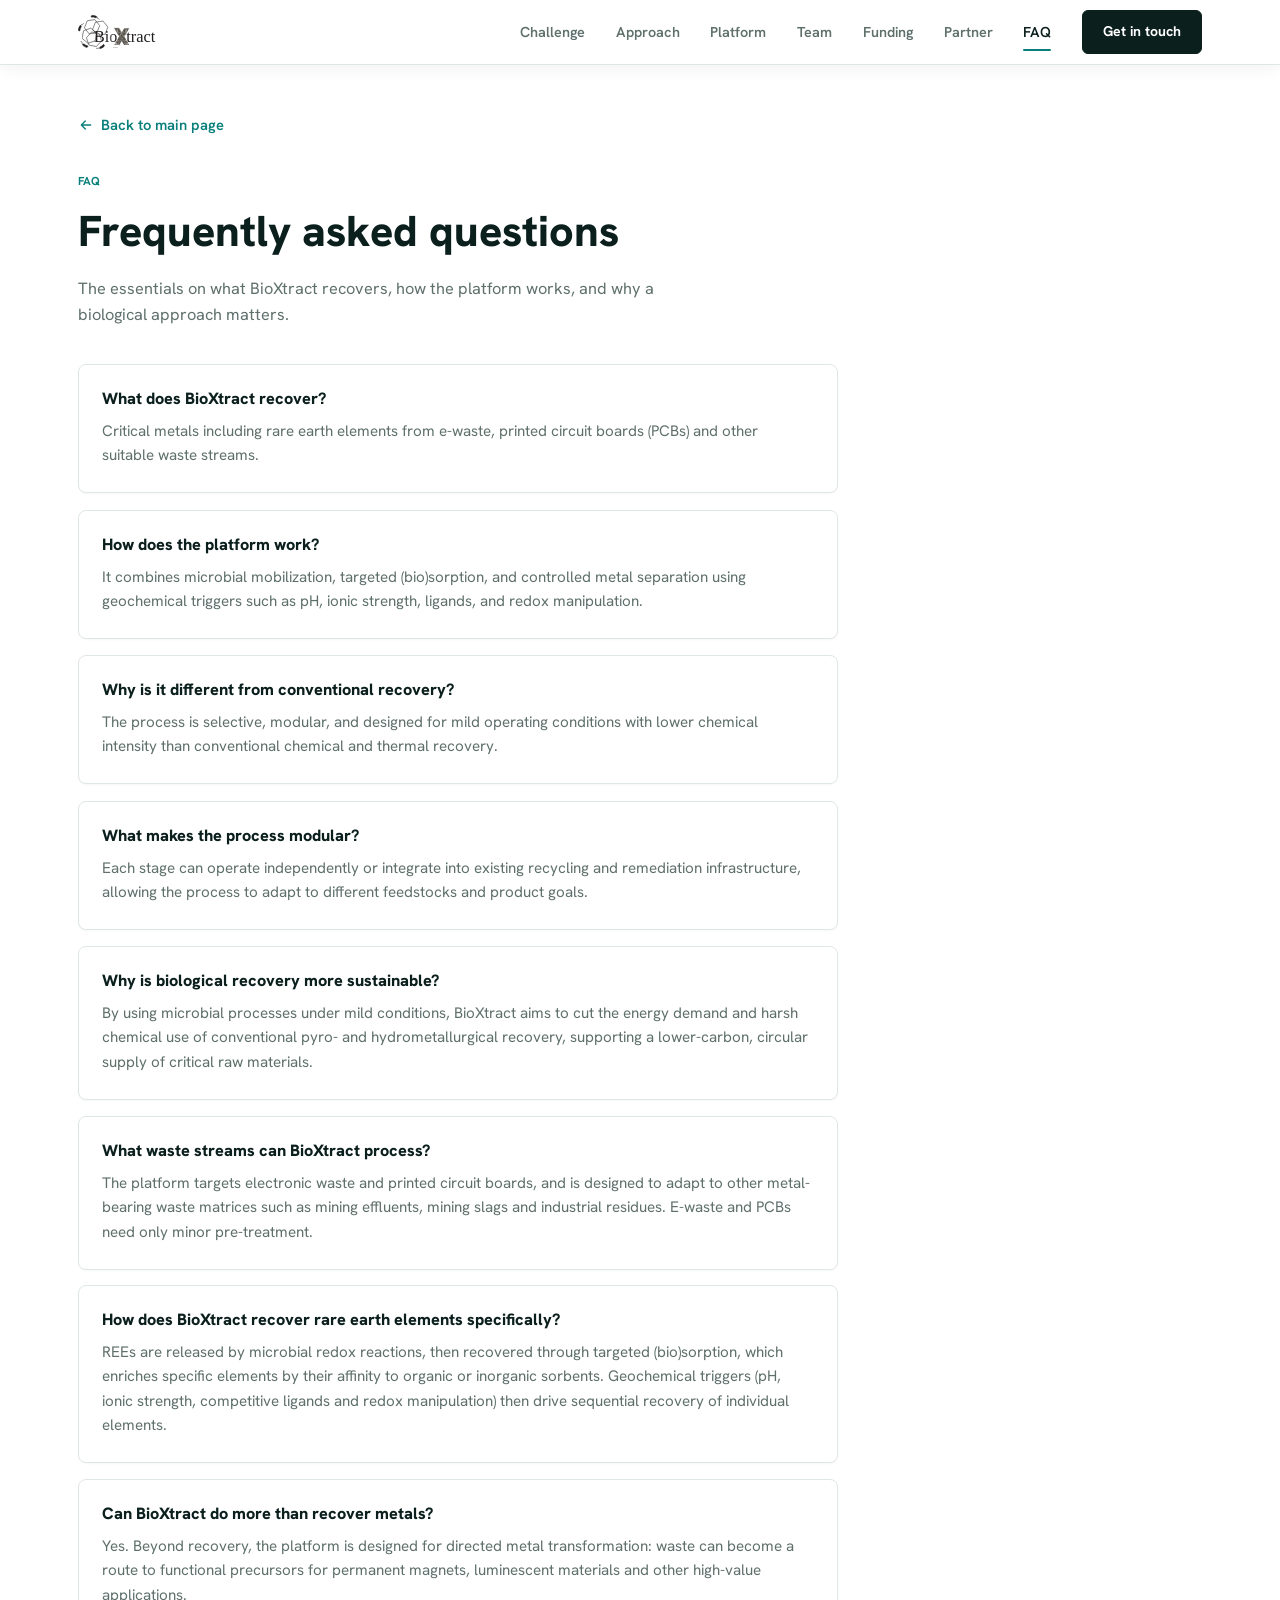
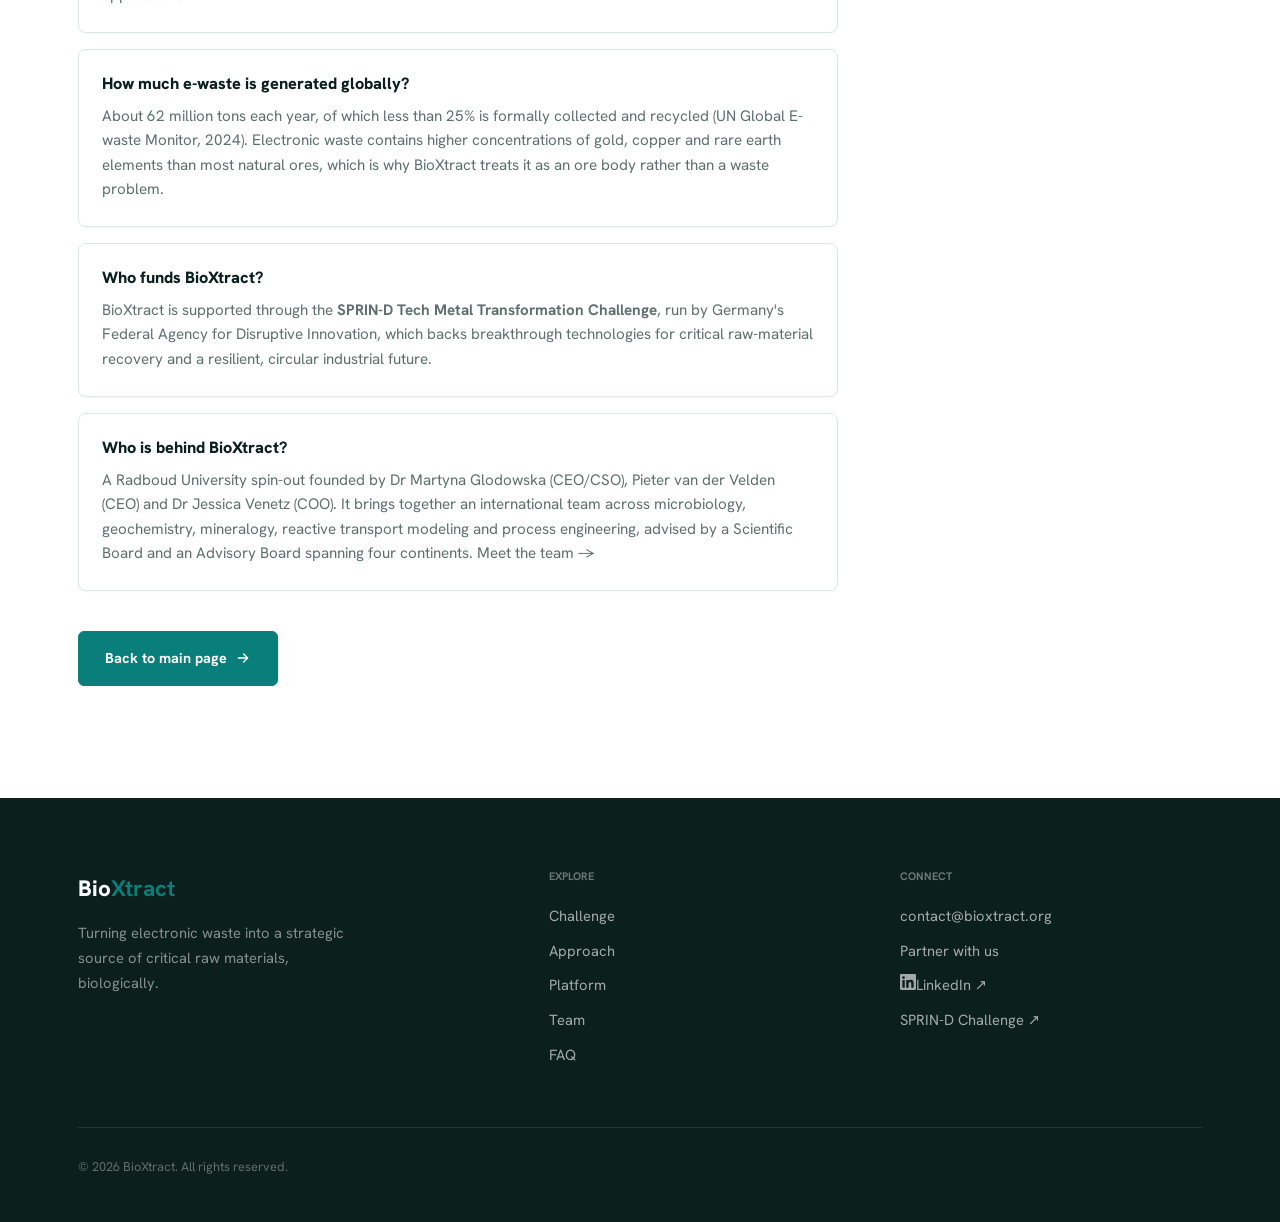
==== commit 9e27aa63: "Apply team review round two; add contact and team email addresses" ====
--- a/faq.html
+++ b/faq.html
@@ -29,7 +29,7 @@
   <link href="https://fonts.googleapis.com/css2?family=Hanken+Grotesk:wght@400;500;600;700;800&display=swap" rel="stylesheet">
 
   <script>document.documentElement.classList.add('has-js');</script>
-  <link rel="stylesheet" href="assets/css/style.css?v=53fccd52">
+  <link rel="stylesheet" href="assets/css/style.css?v=6128f82a">
 
   <script type="application/ld+json">
   {
@@ -71,7 +71,7 @@
                            "name":  "What does BioXtract recover?",
                            "acceptedAnswer":  {
                                                   "@type":  "Answer",
-                                                  "text":  "Critical metals and rare earth elements from e-waste, printed circuit boards (PCBs) and other suitable waste streams."
+                                                  "text":  "Critical metals including rare earth elements from e-waste, printed circuit boards (PCBs) and other suitable waste streams."
                                               }
                        },
                        {
@@ -79,7 +79,7 @@
                            "name":  "How does the platform work?",
                            "acceptedAnswer":  {
                                                   "@type":  "Answer",
-                                                  "text":  "It combines microbial mobilization, targeted (bio)sorption, and controlled metal separation using geochemical triggers such as pH, ionic strength, ligands and redox manipulation."
+                                                  "text":  "It combines microbial mobilization, targeted (bio)sorption, and controlled metal separation using geochemical triggers such as pH, ionic strength, ligands, and redox manipulation."
                                               }
                        },
                        {
@@ -87,7 +87,7 @@
                            "name":  "Why is it different from conventional recovery?",
                            "acceptedAnswer":  {
                                                   "@type":  "Answer",
-                                                  "text":  "The process is selective, modular and designed for mild operating conditions with lower chemical intensity than conventional chemical and thermal recovery."
+                                                  "text":  "The process is selective, modular, and designed for mild operating conditions with lower chemical intensity than conventional chemical and thermal recovery."
                                               }
                        },
                        {
@@ -204,15 +204,15 @@
         <div class="faq-list">
           <article class="faq-card fade-up">
             <h3>What does BioXtract recover?</h3>
-            <p>Critical metals and rare earth elements from e-waste, printed circuit boards (PCBs) and other suitable waste streams.</p>
+            <p>Critical metals including rare earth elements from e-waste, printed circuit boards (PCBs) and other suitable waste streams.</p>
           </article>
           <article class="faq-card fade-up">
             <h3>How does the platform work?</h3>
-            <p>It combines microbial mobilization, targeted (bio)sorption, and controlled metal separation using geochemical triggers such as pH, ionic strength, ligands and redox manipulation.</p>
+            <p>It combines microbial mobilization, targeted (bio)sorption, and controlled metal separation using geochemical triggers such as pH, ionic strength, ligands, and redox manipulation.</p>
           </article>
           <article class="faq-card fade-up">
             <h3>Why is it different from conventional recovery?</h3>
-            <p>The process is selective, modular and designed for mild operating conditions with lower chemical intensity than conventional chemical and thermal recovery.</p>
+            <p>The process is selective, modular, and designed for mild operating conditions with lower chemical intensity than conventional chemical and thermal recovery.</p>
           </article>
           <article class="faq-card fade-up">
             <h3>What makes the process modular?</h3>
@@ -274,7 +274,7 @@
       </div>
       <div class="footer-col">
         <h4>Connect</h4>
-        <a href="mailto:martyna.glodowska@ru.nl">Contact the team</a>
+        <a href="mailto:contact@bioxtract.org">contact@bioxtract.org</a>
         <a href="partner.html">Partner with us</a>
         <a class="footer-social" href="https://www.linkedin.com/company/bioxtract-technology/" target="_blank" rel="noopener noreferrer"><svg viewBox="0 0 24 24" fill="currentColor" aria-hidden="true"><path d="M20.447 20.452h-3.554v-5.569c0-1.328-.027-3.037-1.852-3.037-1.853 0-2.136 1.445-2.136 2.939v5.667H9.351V9h3.414v1.561h.046c.477-.9 1.637-1.85 3.37-1.85 3.601 0 4.267 2.37 4.267 5.455v6.286zM5.337 7.433c-1.144 0-2.063-.926-2.063-2.065 0-1.138.92-2.063 2.063-2.063 1.14 0 2.064.925 2.064 2.063 0 1.139-.925 2.065-2.064 2.065zm1.782 13.019H3.555V9h3.564v11.452zM22.225 0H1.771C.792 0 0 .774 0 1.729v20.542C0 23.227.792 24 1.771 24h20.451C23.2 24 24 23.227 24 22.271V1.729C24 .774 23.2 0 22.222 0h.003z"/></svg>LinkedIn ↗</a>
         <a href="https://sprind.org/en/actions/challenges/tech-metal" target="_blank" rel="noopener noreferrer">SPRIN-D Challenge ↗</a>
--- a/assets/css/style.css
+++ b/assets/css/style.css
@@ -25,9 +25,10 @@
   --max:   1180px;
   --nav-h: 64px;
 
-  /* "opens in a new tab" arrow, same glyph as the outbound buttons. Used as a
-     mask so it can take its colour from the link it sits next to. */
-  --icon-external: url("data:image/svg+xml,%3Csvg xmlns='http://www.w3.org/2000/svg' viewBox='0 0 24 24' fill='none' stroke='%23000' stroke-width='2.6' stroke-linecap='round' stroke-linejoin='round'%3E%3Cpath d='M7 17 17 7M9 7h8v8'/%3E%3C/svg%3E");
+  /* "Opens in a new window": the box-with-escaping-arrow convention. A bare
+     diagonal arrow reads too much like the Mars symbol at this size. Used as a
+     mask so it takes its colour from the link it sits next to. */
+  --icon-external: url("data:image/svg+xml,%3Csvg xmlns='http://www.w3.org/2000/svg' viewBox='0 0 24 24' fill='none' stroke='%23000' stroke-width='2.1' stroke-linecap='round' stroke-linejoin='round'%3E%3Cpath d='M19 13.5V19a1 1 0 0 1-1 1H5a1 1 0 0 1-1-1V6a1 1 0 0 1 1-1h5.5'/%3E%3Cpath d='M14 4h6v6'/%3E%3Cpath d='M10 14 19.4 4.6'/%3E%3C/svg%3E");
 }
 
 *, *::before, *::after { margin: 0; padding: 0; box-sizing: border-box; }
@@ -525,7 +526,7 @@
 }
 .team-name-link::after {
   content: ""; display: inline-block;
-  width: .62em; height: .62em; margin-left: .3em;
+  width: .72em; height: .72em; margin-left: .32em;
   vertical-align: baseline;
   background-color: var(--cyan);
   -webkit-mask: var(--icon-external) no-repeat center / contain;
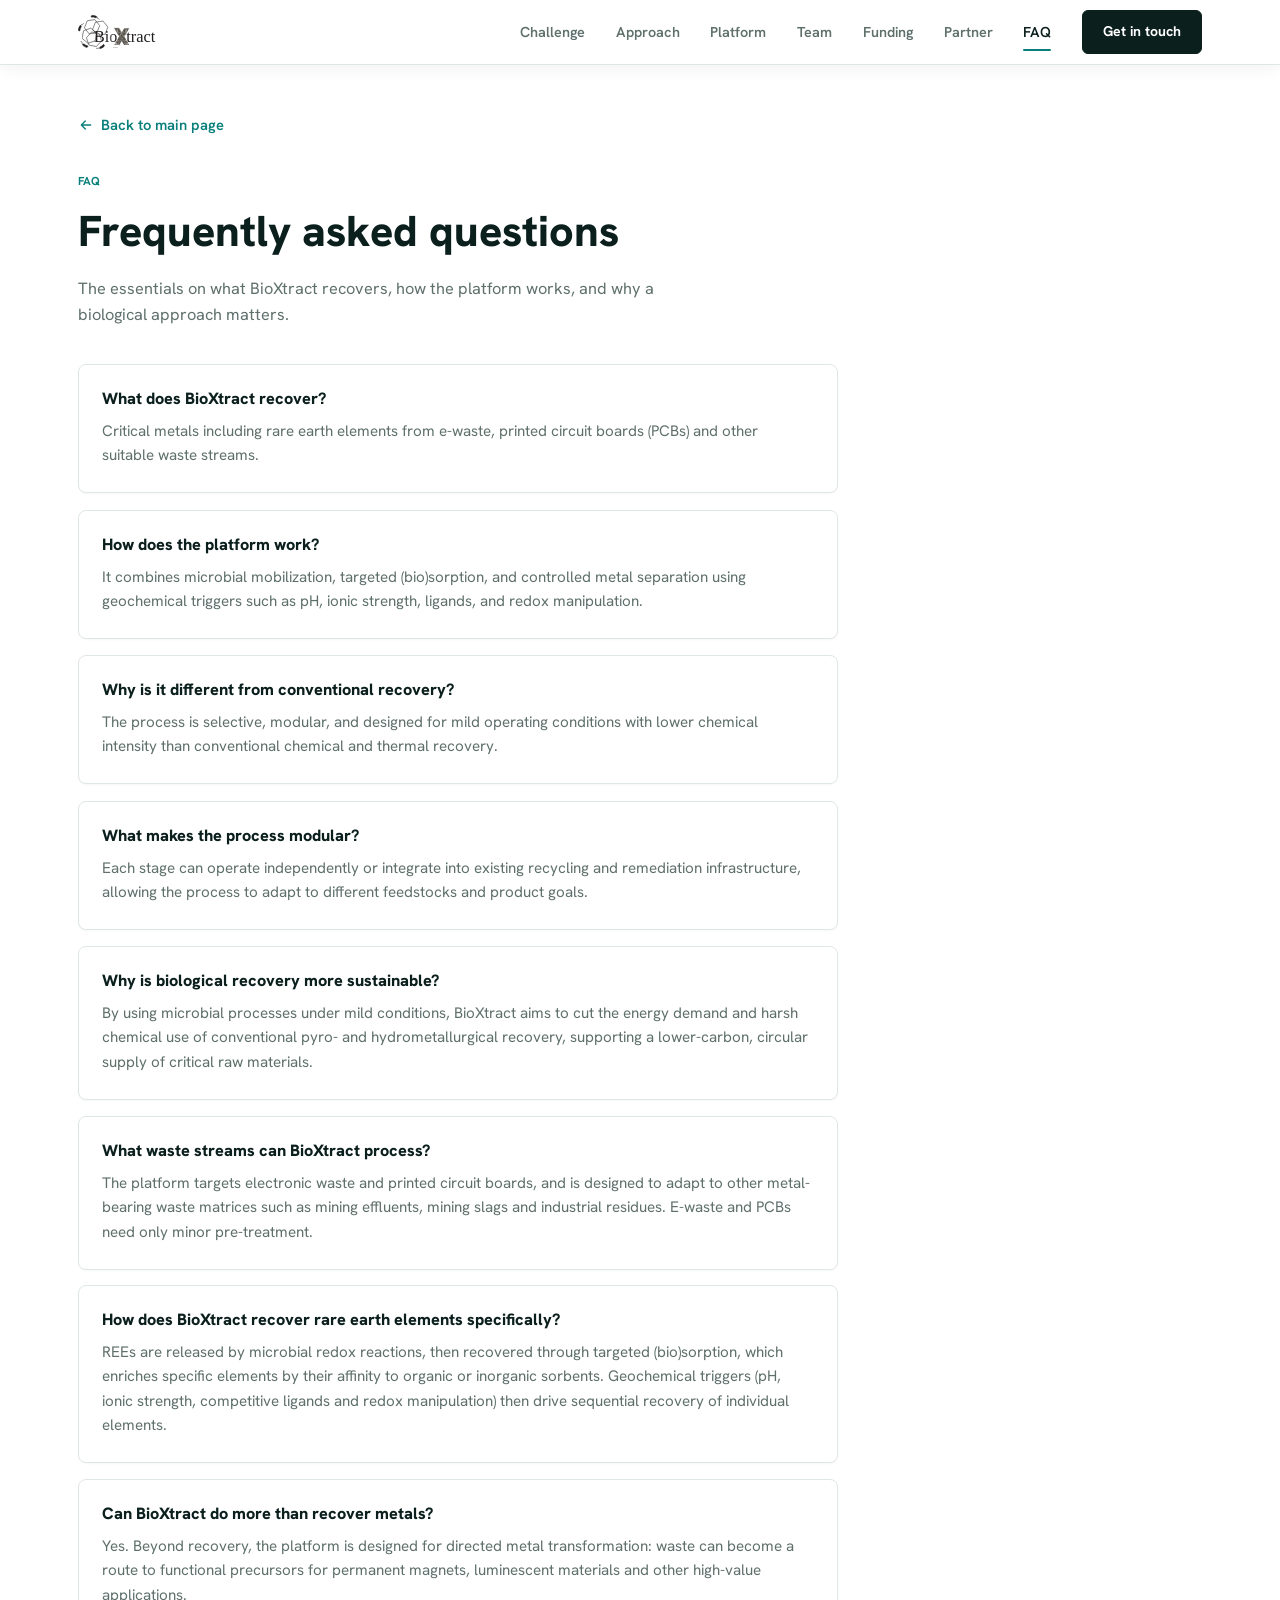
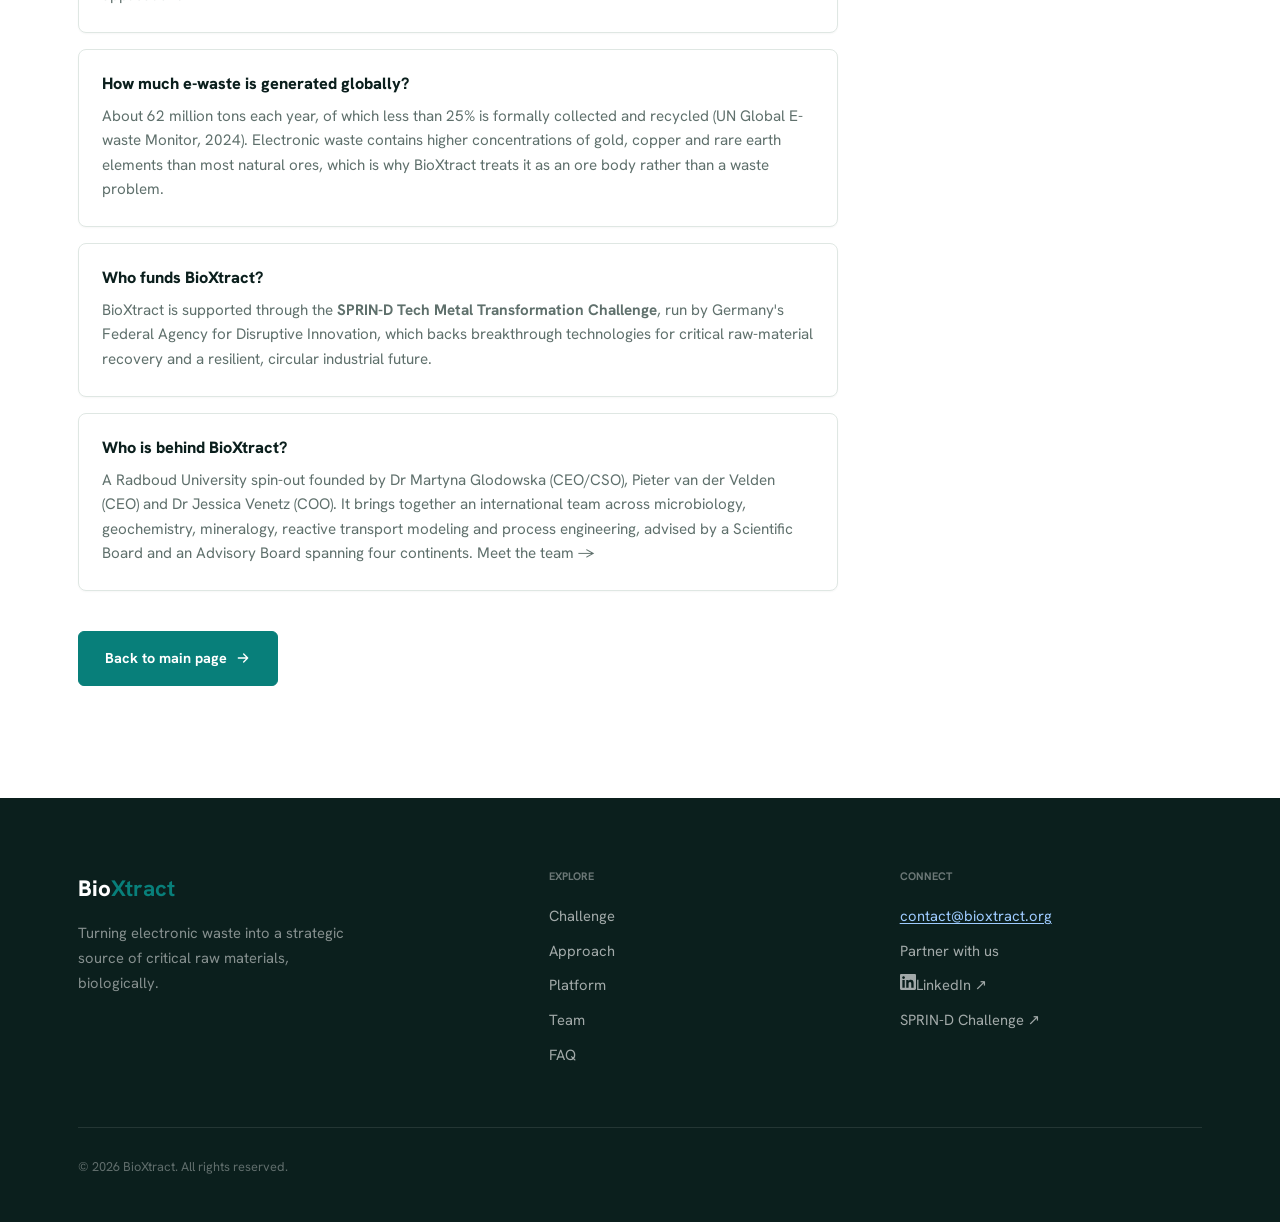
==== commit 3d738bb5: "Style email addresses as blue underlined links" ====
--- a/faq.html
+++ b/faq.html
@@ -29,7 +29,7 @@
   <link href="https://fonts.googleapis.com/css2?family=Hanken+Grotesk:wght@400;500;600;700;800&display=swap" rel="stylesheet">
 
   <script>document.documentElement.classList.add('has-js');</script>
-  <link rel="stylesheet" href="assets/css/style.css?v=6128f82a">
+  <link rel="stylesheet" href="assets/css/style.css?v=b158294a">
 
   <script type="application/ld+json">
   {
--- a/assets/css/style.css
+++ b/assets/css/style.css
@@ -24,6 +24,13 @@
 
   --max:   1180px;
   --nav-h: 64px;
+
+  /* Email links get the conventional blue-and-underlined treatment rather than
+     the brand teal, which readers were not recognising as clickable. Two shades:
+     one for light cards, a lighter one for the dark footer. Both clear AA. */
+  --link:         #0d5bb5;
+  --link-hover:   #094a94;
+  --link-on-dark: #9ecbff;
 
   /* "Opens in a new window": the box-with-escaping-arrow convention. A bare
      diagonal arrow reads too much like the Mars symbol at this size. Used as a
@@ -543,7 +550,7 @@
 }
 .team-affiliation { font-size: .82rem; color: var(--muted); line-height: 1.4; }
 .team-country { font-size: .77rem; color: var(--faint); margin-top: .12rem; }
-.team-email { display: inline-block; font-size: .78rem; color: var(--cyan); margin-top: .45rem; word-break: break-word; }
+.team-email { display: inline-block; font-size: .78rem; margin-top: .45rem; word-break: break-word; }
 .team-error { grid-column: 1 / -1; text-align: center; color: var(--muted); }
 
 /* Bio text on the build-generated static cards (see build.ps1). Browsers with JS
@@ -696,6 +703,21 @@
 .form-status.is-error { color: #b02a2a; }
 .form-status.is-success { color: var(--cyan); }
 .form-card.is-sent .form-body { display: none; }
+
+/* Every email address on the site, wherever it appears. Placed last so it wins
+   the ties against .partner-contact a and .footer-col a, which are equally
+   specific and would otherwise keep their teal. */
+a[href^="mailto:"] {
+  color: var(--link);
+  text-decoration: underline;
+  text-underline-offset: 2px;
+  text-decoration-thickness: 1px;
+}
+a[href^="mailto:"]:hover,
+a[href^="mailto:"]:focus-visible { color: var(--link-hover); text-decoration-thickness: 2px; }
+.footer a[href^="mailto:"] { color: var(--link-on-dark); }
+.footer a[href^="mailto:"]:hover,
+.footer a[href^="mailto:"]:focus-visible { color: #fff; }
 
 @media (max-width: 860px) {
   .partner-layout { grid-template-columns: 1fr; gap: 2.25rem; }
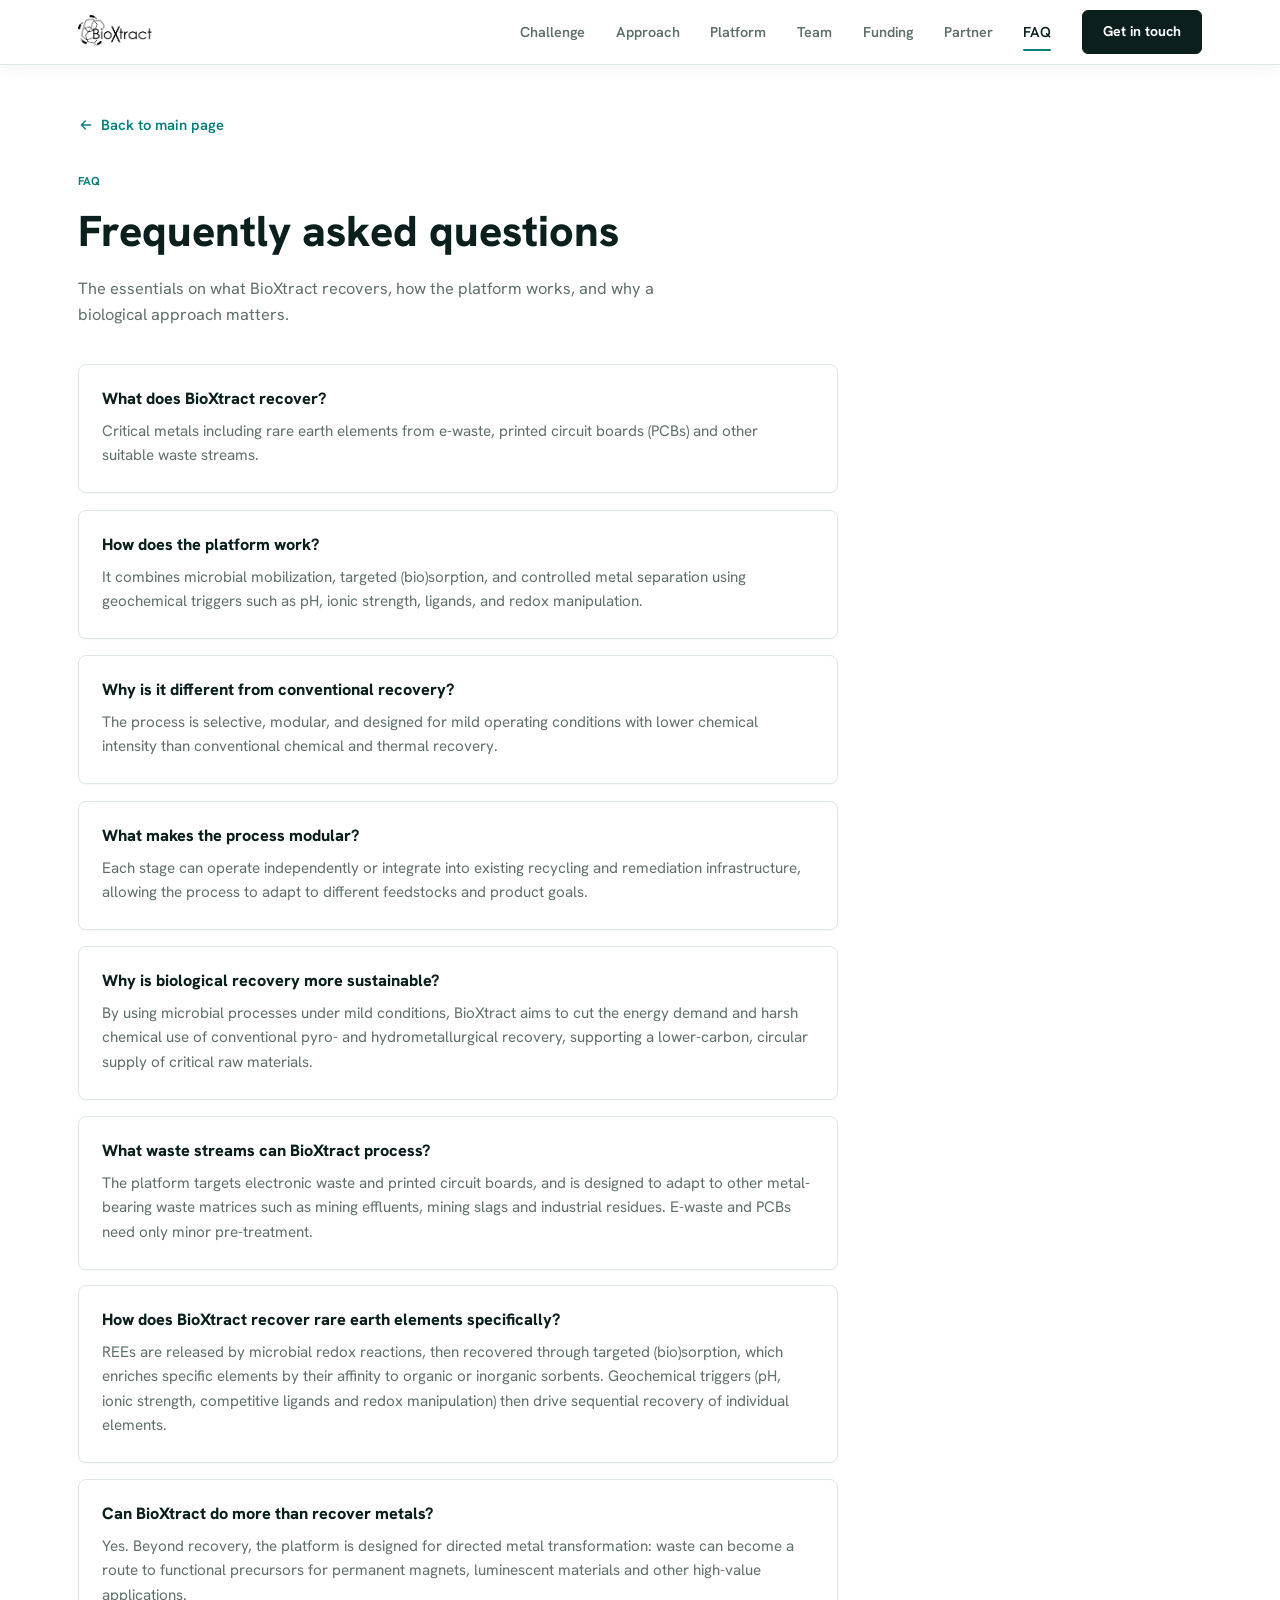
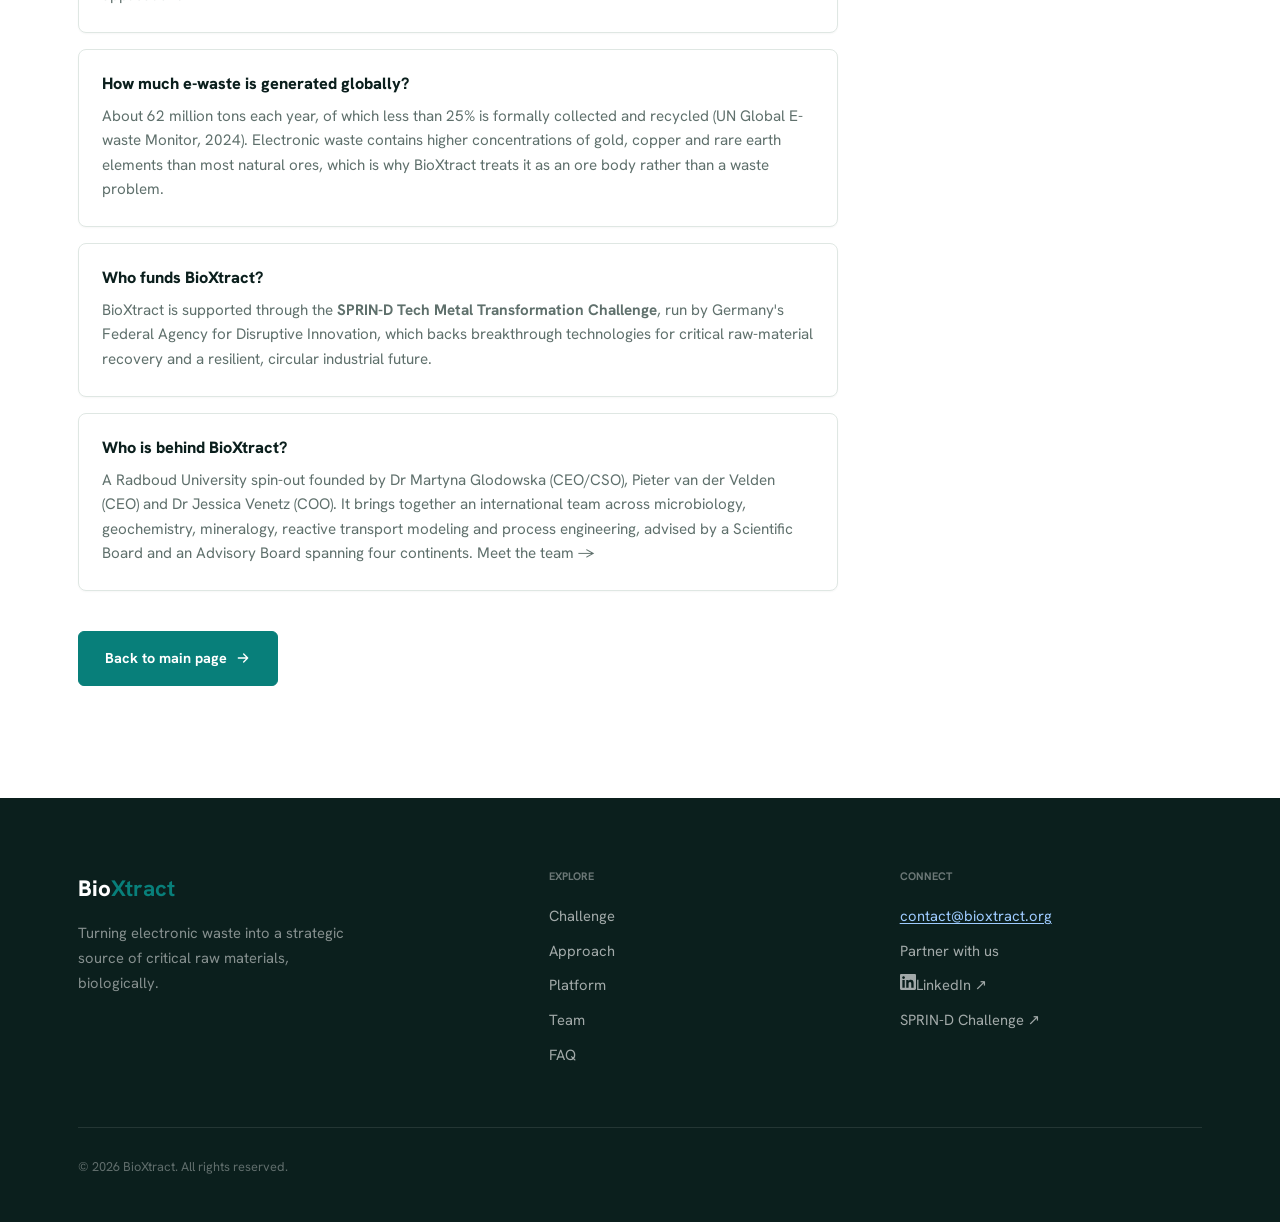
==== commit d3a0a89d: "Use the clean monochrome logo in the navigation" ====
--- a/faq.html
+++ b/faq.html
@@ -29,7 +29,7 @@
   <link href="https://fonts.googleapis.com/css2?family=Hanken+Grotesk:wght@400;500;600;700;800&display=swap" rel="stylesheet">
 
   <script>document.documentElement.classList.add('has-js');</script>
-  <link rel="stylesheet" href="assets/css/style.css?v=b158294a">
+  <link rel="stylesheet" href="assets/css/style.css?v=6efc2436">
 
   <script type="application/ld+json">
   {
@@ -166,7 +166,7 @@
   <header class="nav" id="nav-header">
     <div class="container nav-inner">
       <a href="index.html" class="nav-logo" aria-label="BioXtract home">
-        <img src="assets/images/bioxtract-logo.svg" alt="BioXtract" class="nav-logo-img" width="150" height="60">
+        <img src="assets/images/bioxtract-logo.png" alt="BioXtract" class="nav-logo-img" width="653" height="301">
       </a>
 
       <button class="nav-toggle" id="nav-toggle" aria-label="Toggle menu" aria-expanded="false" aria-controls="nav-menu">
@@ -289,7 +289,7 @@
     <svg viewBox="0 0 24 24" aria-hidden="true"><path d="M12 19V5M5 12l7-7 7 7" stroke-linecap="round" stroke-linejoin="round"/></svg>
   </button>
 
-  <script src="assets/js/main.js?v=2f820725"></script>
+  <script src="assets/js/main.js?v=8dc6de52"></script>
   <script>document.getElementById('year').textContent = new Date().getFullYear();</script>
   <script>
     // Failsafe: if the animation JS doesn't run, still reveal any on-screen content
--- a/assets/css/style.css
+++ b/assets/css/style.css
@@ -662,7 +662,11 @@
 
 /* Partner / get-in-touch page */
 .partner-layout {
-  display: grid; grid-template-columns: 1fr 1.05fr; gap: 3.5rem; align-items: start;
+  /* minmax(0, ...) rather than a bare fr: an fr track floors at min-content, and
+     the long LinkedIn URL pushed the track wider than the container, so both
+     columns hung 6px past the page edge (clipped, invisibly, by overflow-x). */
+  display: grid; grid-template-columns: minmax(0, 1fr) minmax(0, 1.05fr);
+  gap: 3.5rem; align-items: start;
 }
 .partner-info p { color: var(--muted); margin-bottom: 1.1rem; }
 .partner-info p:last-of-type { margin-bottom: 0; }
@@ -674,6 +678,54 @@
 .partner-contact svg { width: 20px; height: 20px; color: var(--cyan); flex-shrink: 0; }
 .partner-contact a { color: var(--cyan); word-break: break-word; }
 .partner-contact a:hover { text-decoration: underline; }
+
+/* Street address: the contact rows are centred on their icon, but a three-line
+   address needs the icon pinned to the first line instead. */
+.partner-contact--address { align-items: flex-start; }
+.partner-contact--address svg { margin-top: .2rem; }
+.partner-contact address { font-style: normal; font-weight: 600; line-height: 1.5; }
+
+/* Map. aspect-ratio keeps it proportional at every width without a fixed height,
+   and the iframe is lazy so Google is only contacted if the visitor scrolls to it. */
+.partner-map {
+  margin-top: 1.5rem;
+  border: 1px solid var(--line);
+  border-radius: var(--radius);
+  overflow: hidden;
+  background: var(--surface-2);
+  aspect-ratio: 16 / 10;
+}
+.partner-map iframe { display: block; width: 100%; height: 100%; border: 0; }
+
+/* Click-to-load placeholder. The faint grid is drawn in CSS rather than fetched,
+   so the visitor's browser contacts Google only after they press the button. */
+.map-consent {
+  width: 100%; height: 100%;
+  display: flex; flex-direction: column; align-items: center; justify-content: center;
+  gap: .3rem; padding: 1.25rem; text-align: center;
+  border: 0; cursor: pointer; font: inherit; color: var(--muted);
+  background-color: var(--surface-2);
+  background-image:
+    linear-gradient(rgba(8,127,122,.07) 1px, transparent 1px),
+    linear-gradient(90deg, rgba(8,127,122,.07) 1px, transparent 1px);
+  background-size: 34px 34px;
+  transition: background-color var(--t), color var(--t);
+}
+.map-consent:hover, .map-consent:focus-visible { background-color: #e6efea; color: var(--ink); }
+.map-consent svg { width: 26px; height: 26px; color: var(--cyan); margin-bottom: .15rem; }
+.map-consent-title { font-size: .92rem; font-weight: 700; color: var(--ink); }
+.map-consent-note  { font-size: .76rem; color: var(--faint); max-width: 30ch; line-height: 1.45; }
+
+/* Show the button only when the script that swaps in the map can actually run. */
+.map-consent--nojs { display: none; }
+html:not(.has-js) .map-consent--js   { display: none; }
+html:not(.has-js) .map-consent--nojs { display: flex; }
+.partner-map-link {
+  display: inline-flex; align-items: center; gap: .4rem;
+  margin-top: .7rem; font-size: .85rem; font-weight: 600; color: var(--cyan);
+}
+.partner-map-link:hover { text-decoration: underline; }
+.partner-map-link svg { width: 13px; height: 13px; }
 
 .form-card {
   background: #fff; border: 1px solid var(--line); border-radius: var(--radius);
@@ -720,7 +772,7 @@
 .footer a[href^="mailto:"]:focus-visible { color: #fff; }
 
 @media (max-width: 860px) {
-  .partner-layout { grid-template-columns: 1fr; gap: 2.25rem; }
+  .partner-layout { grid-template-columns: minmax(0, 1fr); gap: 2.25rem; }
 }
 @media (max-width: 460px) {
   .form-row.two { grid-template-columns: 1fr; gap: 0; }
